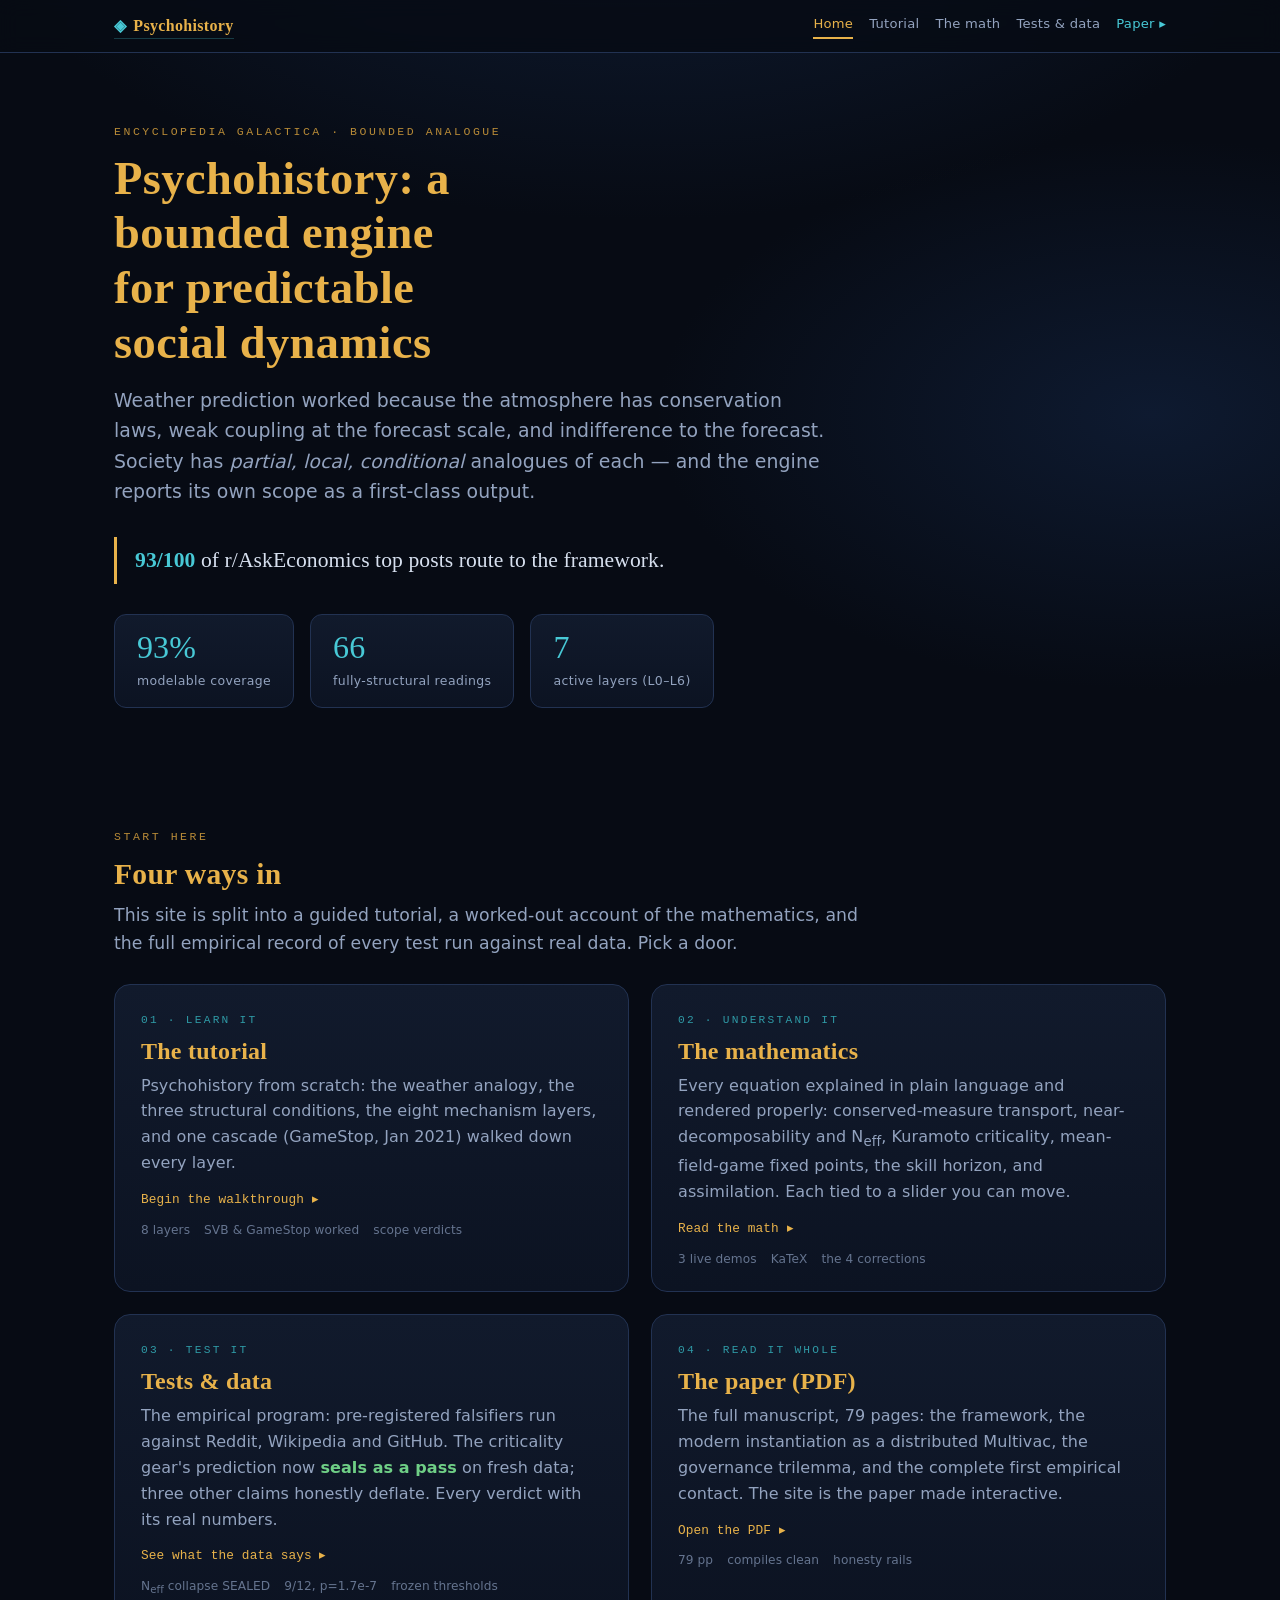
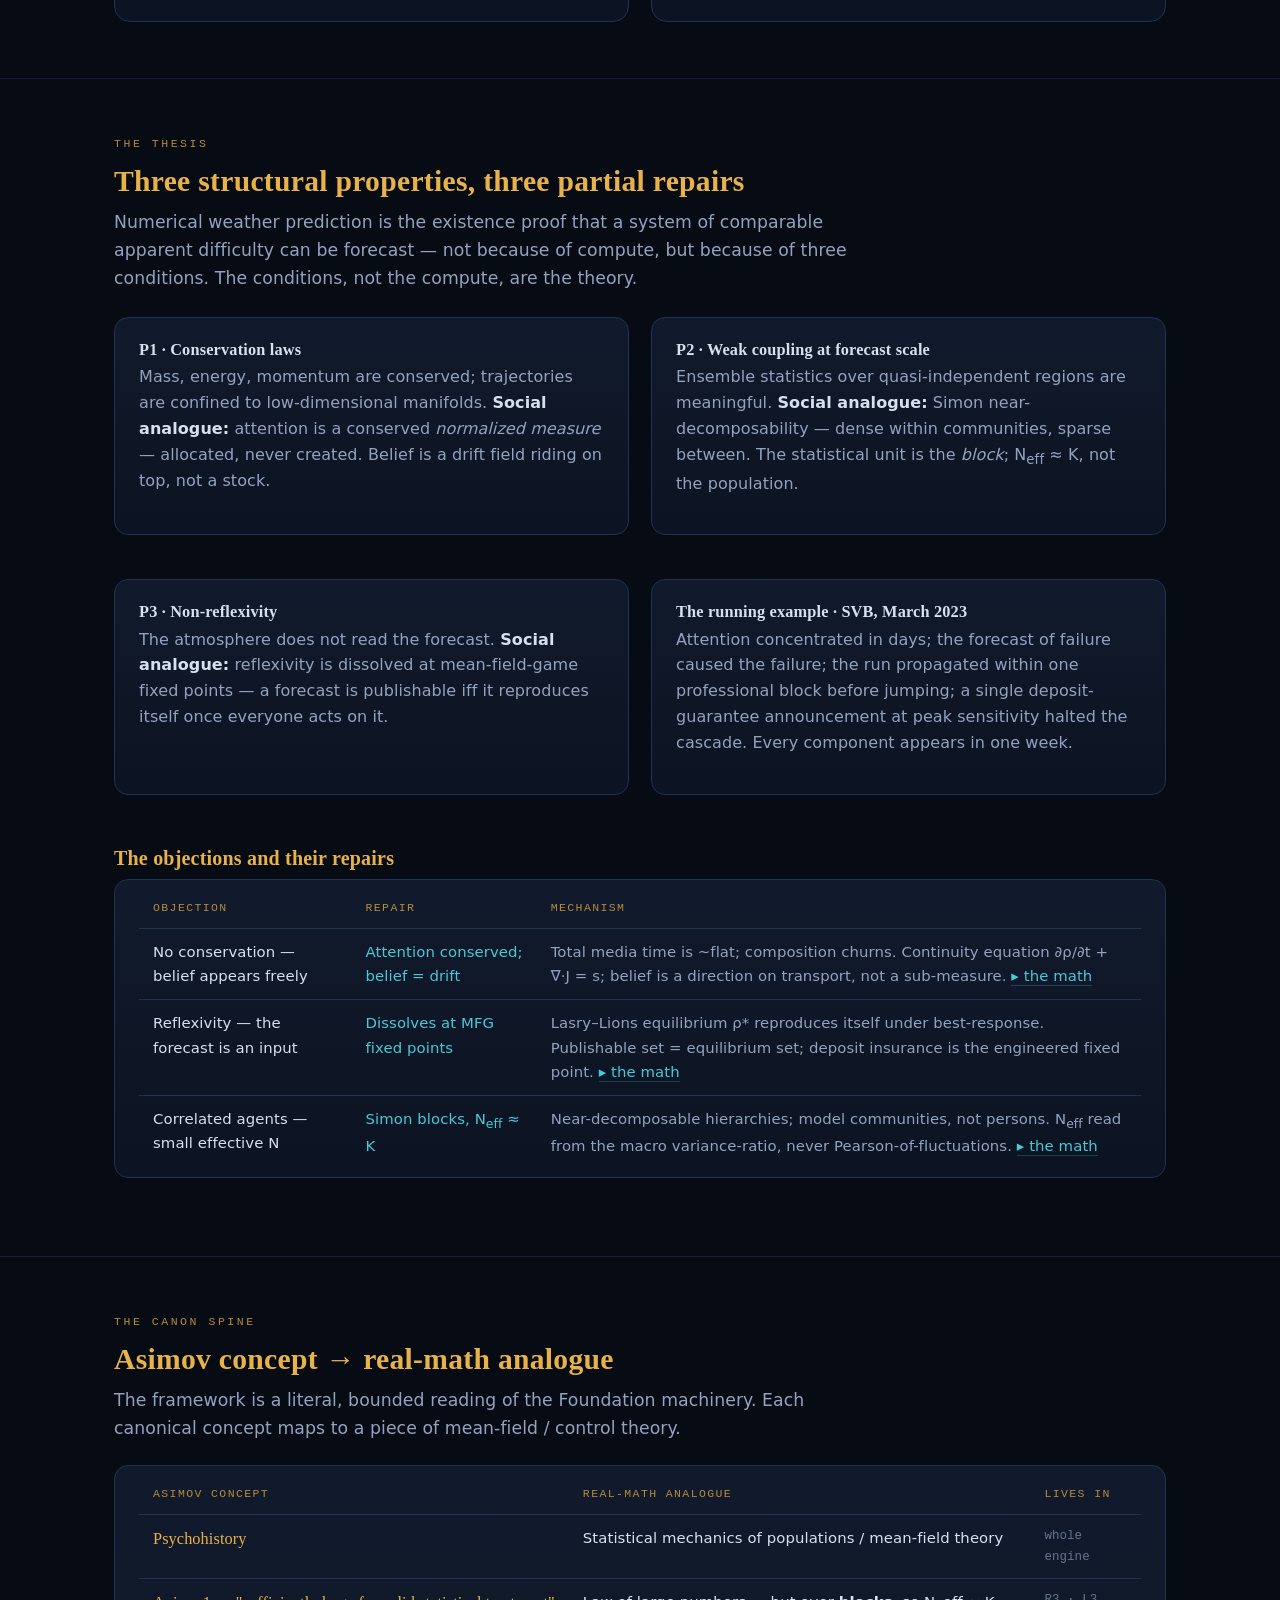
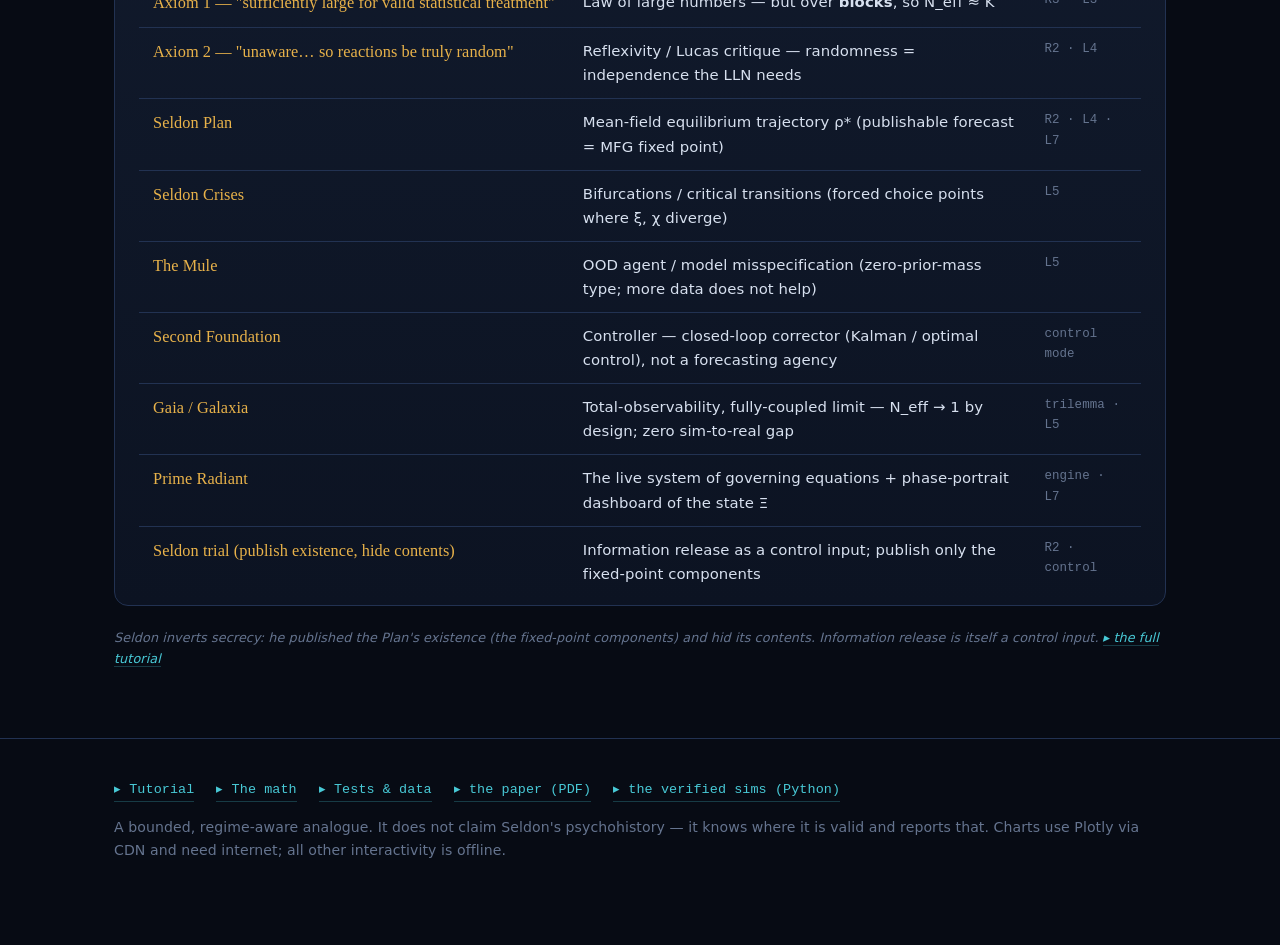
==== site/index.html @ aaff9234 "Psychohistory v0.4: paper, verified engine, validation suite, multi-page site, skill Standalone repo" ====
<!DOCTYPE html>
<html lang="en">
<head>
<meta charset="utf-8" />
<meta name="viewport" content="width=device-width, initial-scale=1" />
<title>Psychohistory — a bounded engine for predictable social dynamics</title>
<link rel="stylesheet" href="styles.css" />
<!-- Plotly powers the live charts on the Math and Tests pages; the landing page
     is fully static. -->
</head>
<body>

<!-- ============ NAV (shared across pages) ============ -->
<nav class="topbar">
  <div class="wrap">
    <a class="brand" href="index.html"><span class="glyph">◈</span>Psychohistory</a>
    <span class="navlinks">
      <a href="index.html" class="active">Home</a>
      <a href="tutorial.html">Tutorial</a>
      <a href="math.html">The math</a>
      <a href="tests.html">Tests &amp; data</a>
      <a class="pdf" href="../psychohistory.pdf">Paper ▸</a>
    </span>
  </div>
</nav>

<!-- ============ HERO ============ -->
<header class="hero">
  <div class="wrap">
    <div class="eyebrow">Encyclopedia Galactica · bounded analogue</div>
    <h1>Psychohistory: a bounded engine for predictable social dynamics</h1>
    <p class="thesis">Weather prediction worked because the atmosphere has conservation laws, weak coupling at the forecast scale, and indifference to the forecast. Society has <em>partial, local, conditional</em> analogues of each — and the engine reports its own scope as a first-class output.</p>
    <div class="headline-stat" id="headlineStat"><!-- filled from data --></div>
    <div class="chips-row" id="heroChips"><!-- filled from data --></div>
  </div>
</header>

<!-- ============ NAVIGATION HUB ============ -->
<section id="hub">
  <div class="wrap">
    <div class="eyebrow">Start here</div>
    <h2>Four ways in</h2>
    <p class="lead">This site is split into a guided tutorial, a worked-out account of the mathematics, and the full empirical record of every test run against real data. Pick a door.</p>

    <div class="hub-grid">
      <a class="hub-card" href="tutorial.html">
        <div class="hub-eyebrow">01 · Learn it</div>
        <h3>The tutorial</h3>
        <p>Psychohistory from scratch: the weather analogy, the three structural conditions, the eight mechanism layers, and one cascade (GameStop, Jan 2021) walked down every layer.</p>
        <div class="hub-go">Begin the walkthrough ▸</div>
        <div class="hub-meta"><span>8 layers</span><span>SVB &amp; GameStop worked</span><span>scope verdicts</span></div>
      </a>
      <a class="hub-card" href="math.html">
        <div class="hub-eyebrow">02 · Understand it</div>
        <h3>The mathematics</h3>
        <p>Every equation explained in plain language and rendered properly: conserved-measure transport, near-decomposability and N<sub>eff</sub>, Kuramoto criticality, mean-field-game fixed points, the skill horizon, and assimilation. Each tied to a slider you can move.</p>
        <div class="hub-go">Read the math ▸</div>
        <div class="hub-meta"><span>3 live demos</span><span>KaTeX</span><span>the 4 corrections</span></div>
      </a>
      <a class="hub-card" href="tests.html">
        <div class="hub-eyebrow">03 · Test it</div>
        <h3>Tests &amp; data</h3>
        <p>The empirical program: pre-registered falsifiers run against Reddit, Wikipedia and GitHub. The criticality gear's prediction now <b style="color:var(--green)">seals as a pass</b> on fresh data; three other claims honestly deflate. Every verdict with its real numbers.</p>
        <div class="hub-go">See what the data says ▸</div>
        <div class="hub-meta"><span>N<sub>eff</sub> collapse SEALED</span><span>9/12, p=1.7e-7</span><span>frozen thresholds</span></div>
      </a>
      <a class="hub-card" href="../psychohistory.pdf">
        <div class="hub-eyebrow">04 · Read it whole</div>
        <h3>The paper (PDF)</h3>
        <p>The full manuscript, 79 pages: the framework, the modern instantiation as a distributed Multivac, the governance trilemma, and the complete first empirical contact. The site is the paper made interactive.</p>
        <div class="hub-go">Open the PDF ▸</div>
        <div class="hub-meta"><span>79 pp</span><span>compiles clean</span><span>honesty rails</span></div>
      </a>
    </div>
  </div>
</section>

<!-- ============ THESIS ============ -->
<section id="thesis">
  <div class="wrap">
    <div class="eyebrow">The thesis</div>
    <h2>Three structural properties, three partial repairs</h2>
    <p class="lead">Numerical weather prediction is the existence proof that a system of comparable apparent difficulty can be forecast — not because of compute, but because of three conditions. The conditions, not the compute, are the theory.</p>

    <div class="grid-2" style="margin-top:24px">
      <div class="card">
        <h4>P1 · Conservation laws</h4>
        <p class="dim">Mass, energy, momentum are conserved; trajectories are confined to low-dimensional manifolds. <b style="color:var(--ink)">Social analogue:</b> attention is a conserved <em>normalized measure</em> — allocated, never created. Belief is a drift field riding on top, not a stock.</p>
      </div>
      <div class="card">
        <h4>P2 · Weak coupling at forecast scale</h4>
        <p class="dim">Ensemble statistics over quasi-independent regions are meaningful. <b style="color:var(--ink)">Social analogue:</b> Simon near-decomposability — dense within communities, sparse between. The statistical unit is the <em>block</em>; N<sub>eff</sub> ≈ K, not the population.</p>
      </div>
      <div class="card">
        <h4>P3 · Non-reflexivity</h4>
        <p class="dim">The atmosphere does not read the forecast. <b style="color:var(--ink)">Social analogue:</b> reflexivity is dissolved at mean-field-game fixed points — a forecast is publishable iff it reproduces itself once everyone acts on it.</p>
      </div>
      <div class="card">
        <h4>The running example · SVB, March 2023</h4>
        <p class="dim">Attention concentrated in days; the forecast of failure caused the failure; the run propagated within one professional block before jumping; a single deposit-guarantee announcement at peak sensitivity halted the cascade. Every component appears in one week.</p>
      </div>
    </div>

    <h3 style="margin-top:30px">The objections and their repairs</h3>
    <div class="card" style="padding-top:8px;padding-bottom:8px">
      <table class="objtable">
        <thead><tr><th>Objection</th><th>Repair</th><th>Mechanism</th></tr></thead>
        <tbody>
          <tr>
            <td>No conservation — belief appears freely</td>
            <td>Attention conserved; belief = drift</td>
            <td class="dim">Total media time is ~flat; composition churns. Continuity equation ∂ρ/∂t + ∇·J = s; belief is a direction on transport, not a sub-measure. <a href="math.html#conservation">▸ the math</a></td>
          </tr>
          <tr>
            <td>Reflexivity — the forecast is an input</td>
            <td>Dissolves at MFG fixed points</td>
            <td class="dim">Lasry–Lions equilibrium ρ* reproduces itself under best-response. Publishable set = equilibrium set; deposit insurance is the engineered fixed point. <a href="math.html#reflexivity">▸ the math</a></td>
          </tr>
          <tr>
            <td>Correlated agents — small effective N</td>
            <td>Simon blocks, N<sub>eff</sub> ≈ K</td>
            <td class="dim">Near-decomposable hierarchies; model communities, not persons. N<sub>eff</sub> read from the macro variance-ratio, never Pearson-of-fluctuations. <a href="math.html#neff">▸ the math</a></td>
          </tr>
        </tbody>
      </table>
    </div>
  </div>
</section>

<!-- ============ CANON ============ -->
<section id="canon">
  <div class="wrap">
    <div class="eyebrow">The canon spine</div>
    <h2>Asimov concept → real-math analogue</h2>
    <p class="lead">The framework is a literal, bounded reading of the Foundation machinery. Each canonical concept maps to a piece of mean-field / control theory.</p>
    <div class="card" style="margin-top:22px;padding-top:8px;padding-bottom:8px">
      <table class="maptable">
        <thead><tr><th>Asimov concept</th><th>Real-math analogue</th><th>Lives in</th></tr></thead>
        <tbody id="canonBody"><!-- filled from app.js --></tbody>
      </table>
    </div>
    <p class="note">Seldon inverts secrecy: he published the Plan's <em>existence</em> (the fixed-point components) and hid its contents. Information release is itself a control input. <a href="tutorial.html">▸ the full tutorial</a></p>
  </div>
</section>

<footer>
  <div class="wrap">
    <div class="provlinks">
      <a href="tutorial.html">▸ Tutorial</a>
      <a href="math.html">▸ The math</a>
      <a href="tests.html">▸ Tests &amp; data</a>
      <a href="../psychohistory.pdf">▸ the paper (PDF)</a>
      <a href="../sims_v2.py">▸ the verified sims (Python)</a>
    </div>
    <p class="faint">A bounded, regime-aware analogue. It does not claim Seldon's psychohistory — it knows where it is valid and reports that. Charts use Plotly via CDN and need internet; all other interactivity is offline.</p>
  </div>
</footer>

<script src="data.js"></script>
<script src="app.js"></script>
</body>
</html>
---- site/styles.css ----
/* Psychohistory — Foundation / Encyclopedia Galactica aesthetic
   deep navy/near-black bg, amber/gold headings, cyan live-data. */

:root {
  --bg:        #070b14;
  --bg-2:      #0c1322;
  --panel:     #111a2c;
  --panel-2:   #16223a;
  --border:    #223252;
  --border-2:  #2f4567;
  --ink:       #d7e0ef;
  --ink-dim:   #93a3bf;
  --ink-faint: #65748f;
  --gold:      #e8b24a;
  --gold-dim:  #b78a37;
  --cyan:      #48c9d6;
  --cyan-dim:  #2f9aa6;
  --green:     #6fcf86;
  --amber-warn:#e8a14a;
  --red:       #e86a5a;
  --violet:    #b08be0;
  --serif: "Iowan Old Style", "Palatino Linotype", Palatino, "Hoefler Text", Georgia, "Times New Roman", serif;
  --sans: "Inter", system-ui, -apple-system, "Segoe UI", Roboto, Helvetica, Arial, sans-serif;
  --mono: "JetBrains Mono", "SFMono-Regular", Consolas, "Liberation Mono", Menlo, monospace;
  --maxw: 1100px;
}

* { box-sizing: border-box; }

html { scroll-behavior: smooth; }

body {
  margin: 0;
  background:
    radial-gradient(1200px 700px at 50% -200px, #11203a 0%, rgba(17,32,58,0) 60%),
    radial-gradient(900px 500px at 90% 10%, #0e1a30 0%, rgba(14,26,48,0) 55%),
    var(--bg);
  color: var(--ink);
  font-family: var(--sans);
  font-size: 16px;
  line-height: 1.62;
  letter-spacing: 0.005em;
  -webkit-font-smoothing: antialiased;
}

.wrap { max-width: var(--maxw); margin: 0 auto; padding: 0 24px; }

h1, h2, h3, h4 { font-family: var(--serif); color: var(--gold); font-weight: 600; line-height: 1.18; letter-spacing: 0.01em; }
h2 { font-size: 1.85rem; margin: 0 0 .35em; }
h3 { font-size: 1.25rem; color: var(--gold); margin: 0 0 .4em; }
h4 { font-size: 1.02rem; color: var(--ink); margin: 0 0 .3em; }

a { color: var(--cyan); text-decoration: none; border-bottom: 1px solid rgba(72,201,214,0.25); transition: border-color .15s, color .15s; }
a:hover { color: #6fe0ec; border-color: var(--cyan); }

p { margin: 0 0 1em; color: var(--ink); }
.dim { color: var(--ink-dim); }
.faint { color: var(--ink-faint); }
code, .mono { font-family: var(--mono); font-size: 0.88em; color: var(--cyan); }

/* ---- section scaffolding ---- */
section { padding: 56px 0; border-top: 1px solid rgba(34,50,82,0.55); }
section:first-of-type { border-top: none; }
.eyebrow {
  font-family: var(--mono); font-size: 0.72rem; letter-spacing: 0.22em;
  text-transform: uppercase; color: var(--gold-dim); margin-bottom: 10px;
}
.lead { font-size: 1.08rem; color: var(--ink-dim); max-width: 760px; }

/* ---- nav ---- */
.topbar {
  position: sticky; top: 0; z-index: 50;
  background: rgba(7,11,20,0.82); backdrop-filter: blur(10px);
  border-bottom: 1px solid var(--border);
}
.topbar .wrap { display: flex; align-items: center; gap: 22px; height: 52px; }
.brand { font-family: var(--serif); color: var(--gold); font-weight: 600; letter-spacing: .02em; }
.brand .glyph { color: var(--cyan); margin-right: 7px; }
.navlinks { display: flex; gap: 16px; margin-left: auto; flex-wrap: wrap; }
.navlinks a { font-size: .82rem; color: var(--ink-dim); border: none; letter-spacing: .02em; }
.navlinks a:hover { color: var(--gold); }
@media (max-width: 720px){ .navlinks { display:none; } }

/* ---- hero ---- */
.hero { padding-top: 70px; padding-bottom: 64px; }
.hero h1 { font-size: 2.9rem; margin: 0 0 .3em; max-width: 16ch; }
.hero .thesis { font-size: 1.18rem; color: var(--ink-dim); max-width: 720px; margin-bottom: 30px; }
.headline-stat {
  font-family: var(--serif); font-size: 1.35rem; color: var(--ink);
  border-left: 3px solid var(--gold); padding: 6px 0 6px 18px; margin: 22px 0 30px; max-width: 760px;
}
.headline-stat b { color: var(--cyan); font-weight: 600; }

.chips-row { display: flex; gap: 16px; flex-wrap: wrap; }
.statchip {
  background: linear-gradient(180deg, var(--panel) 0%, var(--bg-2) 100%);
  border: 1px solid var(--border); border-radius: 12px;
  padding: 16px 22px; min-width: 150px;
}
.statchip .num { font-family: var(--serif); font-size: 2rem; color: var(--cyan); line-height: 1; }
.statchip .lbl { font-size: .78rem; color: var(--ink-dim); margin-top: 8px; letter-spacing: .03em; }

/* ---- generic panel / card ---- */
.card {
  background: linear-gradient(180deg, var(--panel) 0%, var(--bg-2) 100%);
  border: 1px solid var(--border); border-radius: 14px;
  padding: 22px 24px; margin-bottom: 22px;
}
.grid-2 { display:grid; grid-template-columns: 1fr 1fr; gap: 22px; }
@media (max-width: 820px){ .grid-2 { grid-template-columns: 1fr; } }

/* ---- tables ---- */
table { width: 100%; border-collapse: collapse; font-size: 0.93rem; }
th, td { text-align: left; padding: 11px 14px; border-bottom: 1px solid var(--border); vertical-align: top; }
th { color: var(--gold-dim); font-family: var(--mono); font-size: .72rem; letter-spacing: .12em; text-transform: uppercase; font-weight: 500; }
tr:last-child td { border-bottom: none; }
.maptable td:first-child { color: var(--gold); font-family: var(--serif); font-size: 1.02rem; white-space: nowrap; }
.maptable td:last-child { color: var(--ink-faint); font-family: var(--mono); font-size: .78rem; }
.objtable td:first-child { color: var(--ink); }
.objtable td:nth-child(2){ color: var(--cyan); }

/* ---- demos ---- */
.demo-card { margin-bottom: 26px; }
.demo-head { display:flex; align-items:baseline; gap:12px; flex-wrap:wrap; margin-bottom: 4px; }
.demo-tag { font-family: var(--mono); font-size:.7rem; color: var(--gold-dim); letter-spacing:.16em; }
.chart { width: 100%; height: 340px; }
.chart.tall { height: 380px; }
.controls { display:flex; flex-wrap:wrap; gap: 20px 30px; margin: 16px 0 6px; align-items:flex-end; }
.ctrl { display:flex; flex-direction:column; gap:6px; min-width: 220px; flex:1; }
.ctrl label { font-size:.82rem; color: var(--ink-dim); display:flex; justify-content:space-between; gap:10px; }
.ctrl label b { color: var(--cyan); font-family: var(--mono); }
input[type=range] { -webkit-appearance:none; appearance:none; width:100%; height:4px; border-radius:3px; background: var(--border); outline:none; }
input[type=range]::-webkit-slider-thumb { -webkit-appearance:none; width:16px; height:16px; border-radius:50%; background: var(--gold); cursor:pointer; border: 2px solid #2a2110; box-shadow: 0 0 0 3px rgba(232,178,74,0.12); }
input[type=range]::-moz-range-thumb { width:16px; height:16px; border-radius:50%; background: var(--gold); cursor:pointer; border:2px solid #2a2110; }

.readouts { display:flex; flex-wrap:wrap; gap: 12px; margin: 14px 0; }
.readout { background: var(--bg); border:1px solid var(--border); border-radius:9px; padding: 9px 14px; min-width: 120px; }
.readout .k { font-size:.68rem; color: var(--ink-faint); letter-spacing:.08em; text-transform:uppercase; }
.readout .v { font-family: var(--mono); font-size:1.1rem; color: var(--cyan); margin-top:2px; }
.readout.pinned .v { color: var(--green); }

.verdict {
  border-radius: 10px; padding: 12px 16px; font-size: .96rem; margin-top: 8px;
  border:1px solid var(--border); background: var(--panel-2); color: var(--ink);
}
.verdict b { font-family: var(--serif); }
.verdict.good   { border-color: rgba(111,207,134,.5); background: rgba(111,207,134,.08); }
.verdict.warn   { border-color: rgba(232,161,74,.5);  background: rgba(232,161,74,.08); }
.verdict.crit   { border-color: rgba(232,106,90,.5);  background: rgba(232,106,90,.10); }
.verdict.info   { border-color: rgba(72,201,214,.4);  background: rgba(72,201,214,.07); }

/* ---- layer chips ---- */
.lchip { display:inline-block; font-family: var(--mono); font-size:.7rem; padding: 2px 7px; border-radius: 5px; margin: 2px 3px 2px 0; border:1px solid var(--border); color: var(--ink-dim); background: var(--bg); }
.lchip.L0{ color:#d9b3ff; border-color:#5a4480; }
.lchip.L1{ color:#9fd9ff; border-color:#3a5e80; }
.lchip.L2{ color:#ffd98a; border-color:#80672f; }
.lchip.L3{ color:#9fe8c0; border-color:#356b53; }
.lchip.L4{ color:#ffb4d9; border-color:#80456a; }
.lchip.L5{ color:#ff9b8a; border-color:#80453c; }
.lchip.L6{ color:#8ad6e0; border-color:#356b75; }
.lchip.L7{ color:#e8b24a; border-color:#80672f; }

/* ---- scope verdict pills ---- */
.scope { display:inline-block; font-family: var(--mono); font-size:.7rem; padding: 3px 9px; border-radius: 20px; letter-spacing:.05em; white-space:nowrap; }
.scope.MODELED               { color:#6fcf86; background: rgba(111,207,134,.12); border:1px solid rgba(111,207,134,.4); }
.scope.PARTIAL               { color:#48c9d6; background: rgba(72,201,214,.12);  border:1px solid rgba(72,201,214,.4); }
.scope.NEEDS-DATA            { color:#e8b24a; background: rgba(232,178,74,.12);  border:1px solid rgba(232,178,74,.4); }
.scope.NORMATIVE-AS-VALENCE  { color:#b08be0; background: rgba(176,139,224,.12); border:1px solid rgba(176,139,224,.4); }
.scope.TAUTOLOGY             { color:#93a3bf; background: rgba(147,163,191,.10); border:1px solid rgba(147,163,191,.35); }

/* ---- scenario panel ---- */
.phase-banner {
  font-family: var(--serif); font-weight: 600; font-size: 1.3rem;
  border-radius: 12px; padding: 14px 20px; margin: 4px 0 8px;
  border: 1px solid var(--border); background: var(--panel-2);
  letter-spacing: .01em; transition: background .2s, border-color .2s, color .2s;
}
.phase-banner .phase-sub { display:block; font-family: var(--sans); font-weight:400; font-size:.86rem; color: var(--ink-dim); margin-top:4px; letter-spacing:0; }
.phase-banner.worldcup   { color:#9fe8c0; border-color: rgba(111,207,134,.55); background: rgba(111,207,134,.10); }
.phase-banner.transition { color:#ffd98a; border-color: rgba(232,161,74,.55);  background: rgba(232,161,74,.10); }
.phase-banner.pluribus   { color:#ff9b8a; border-color: rgba(232,106,90,.6);   background: rgba(232,106,90,.13); }
.phase-note { font-size:.86rem; color: var(--ink-faint); font-style: italic; border-left: 2px solid var(--gold-dim); padding-left:12px; margin: 0 0 16px; }

.ood-block { margin-top: 18px; border-top: 1px solid var(--border); padding-top: 16px; }
.ood-head { display:flex; gap:16px; align-items:center; flex-wrap:wrap; margin-bottom: 8px; }
.ood-head .btn { margin-top: 0; }
.ood-cap { font-size:.86rem; color: var(--ink-dim); flex:1; min-width: 240px; }
#chartShock { height: 280px; }
.ood-readout { font-size:.9rem; color: var(--ink-dim); margin-top: 6px; font-family: var(--mono); }
.ood-readout b { color: var(--cyan); }
.honesty-caption { margin-top: 18px; font-size:.9rem; line-height:1.55; }
.honesty-caption b { color: var(--gold); }

/* ---- concepts section ---- */
.concept-legend { display:flex; flex-wrap:wrap; gap:10px 18px; margin: 18px 0 26px; }
.cbadge { font-family: var(--mono); font-size:.68rem; letter-spacing:.04em; padding:3px 9px; border-radius:6px; border:1px solid var(--border); color: var(--ink-dim); white-space:nowrap; }
.cbadge.live     { color: var(--cyan);   border-color: rgba(72,201,214,.45);  background: rgba(72,201,214,.08); }
.cbadge.figure   { color: var(--gold);   border-color: rgba(232,178,74,.45);  background: rgba(232,178,74,.07); }
.cbadge.schematic{ color: var(--violet); border-color: rgba(176,139,224,.45);  background: rgba(176,139,224,.08); }
.cbadge.honest   { color: var(--green);  border-color: rgba(111,207,134,.4);   background: rgba(111,207,134,.06); }

.concept-grid { display:grid; grid-template-columns: 1fr 1fr; gap: 22px; }
@media (max-width: 860px){ .concept-grid { grid-template-columns: 1fr; } }

.card.concept { margin-bottom: 0; display:flex; flex-direction:column; }
.card.concept.wide { grid-column: 1 / -1; }
.concept-head { display:flex; align-items:center; gap:10px; margin-bottom: 6px; }
.concept-head .cnum { font-family: var(--mono); font-size:.92rem; color: var(--gold-dim); letter-spacing:.08em; }
.card.concept h3 { margin-bottom:.5em; }
.card.concept > p.dim { font-size:.95rem; }

.concept-demo { margin: 6px 0 10px; }
.concept-demo .ctrl { min-width:0; margin-bottom: 10px; }
.concept-demo .readouts { margin: 4px 0 0; }

.concept-fig { margin: 8px 0 10px; }
.concept-fig img { width:100%; border-radius:10px; border:1px solid var(--border); background: var(--bg); display:block; }
.concept-fig figcaption { font-size:.8rem; color: var(--ink-faint); margin-top:8px; line-height:1.45; }
.concept-fig-row { display:grid; grid-template-columns: 1fr 1fr 1fr; gap:16px; margin: 8px 0 10px; }
@media (max-width: 860px){ .concept-fig-row { grid-template-columns: 1fr; } }

.honesty-rail { font-size:.84rem; color: var(--ink-dim); line-height:1.5; margin: auto 0 10px; padding: 10px 12px; border-radius:9px; border:1px solid rgba(111,207,134,.28); background: rgba(111,207,134,.05); border-left: 3px solid var(--green); }
.honesty-rail b { color: var(--green); font-family: var(--serif); }
.honesty-rail em { color: var(--ink); font-style: normal; border-bottom:1px dotted var(--ink-faint); }

.concept-link { font-family: var(--mono); font-size:.8rem; color: var(--cyan); border:none; align-self:flex-start; }
.concept-link:hover { color:#6fe0ec; }

/* concept schematics */
.concept-schematic { margin: 6px 0 10px; }
.flux-row { display:flex; flex-wrap:wrap; align-items:center; gap:10px; margin-bottom:10px; }
.flux-node { background: var(--bg); border:1px solid var(--border); border-radius:9px; padding:8px 12px; font-size:.86rem; color: var(--ink); flex:1; min-width: 120px; text-align:center; }
.flux-node small { color: var(--ink-faint); font-size:.72rem; }
.flux-node.carrier { border-color: rgba(72,201,214,.5); }
.flux-node.drift   { border-color: rgba(232,178,74,.5); }
.flux-node.valence { border-color: rgba(176,139,224,.5); }
.flux-arrow { font-family: var(--mono); font-size:.78rem; color: var(--gold-dim); white-space:nowrap; }
.flux-caption { font-size:.8rem; color: var(--ink-faint); font-style: italic; margin: 6px 0 0; line-height:1.45; }
.flux-caption em { color: var(--ink-dim); font-style: normal; }

.mini-table { width:100%; border-collapse:collapse; font-size:.84rem; }
.mini-table th { font-family: var(--mono); font-size:.64rem; letter-spacing:.1em; color: var(--gold-dim); text-transform:uppercase; padding:7px 10px; border-bottom:1px solid var(--border); }
.mini-table td { padding:7px 10px; border-bottom:1px solid var(--border); color: var(--ink-dim); vertical-align:top; }
.mini-table tr:last-child td { border-bottom:none; }
.mini-table td:first-child { color: var(--ink); }
.mini-table td.g { color: var(--green); } .mini-table td.w { color: var(--amber-warn); } .mini-table td.r { color: var(--red); }

.engine-flow { display:flex; flex-wrap:wrap; align-items:stretch; gap:8px; }
.estep { background: var(--bg); border:1px solid var(--border); border-radius:9px; padding:8px 11px; font-size:.8rem; color: var(--ink); flex:1; min-width: 130px; }
.estep small { display:block; color: var(--ink-faint); font-size:.7rem; margin-top:3px; }
.earrow { font-family: var(--mono); color: var(--gold-dim); align-self:center; font-size:.9rem; }
.earrow.ecycle { color: var(--cyan); width:100%; text-align:center; margin-top:4px; }

.trilemma { display:flex; flex-wrap:wrap; gap:10px; align-items:center; }
.tri-node { font-family: var(--serif); color: var(--gold); font-size:1rem; background: var(--bg); border:1px solid var(--border-2); border-radius:9px; padding:10px 16px; flex:1; min-width:120px; text-align:center; }

/* ---- coverage dashboard ---- */
.cov-caption { font-size:.92rem; color: var(--ink-dim); font-style: italic; border-left: 2px solid var(--gold-dim); padding-left:14px; margin-top:14px; }

/* ---- table filter controls ---- */
.filterbar { display:flex; flex-wrap:wrap; gap:14px; align-items:center; margin-bottom: 14px; }
.filterbar select, .filterbar input[type=text] {
  background: var(--bg); color: var(--ink); border:1px solid var(--border); border-radius:8px;
  padding: 8px 11px; font-family: var(--sans); font-size:.88rem; outline:none;
}
.filterbar input[type=text]{ min-width: 240px; flex:1; }
.filterbar select:focus, .filterbar input:focus { border-color: var(--cyan); }
.filtercount { font-family: var(--mono); font-size:.78rem; color: var(--ink-faint); margin-left:auto; }

#readingsTable td { font-size:.9rem; }
#readingsTable .r-rank { color: var(--ink-faint); font-family: var(--mono); width: 44px; }
#readingsTable .r-title { color: var(--ink); }
#readingsTable .r-score { font-family: var(--mono); color: var(--ink-dim); text-align:right; white-space:nowrap; }
#readingsTable tr.head-row { cursor: pointer; }
#readingsTable tr.head-row:hover td { background: rgba(72,201,214,0.04); }
#readingsTable .expander { color: var(--gold-dim); font-family: var(--mono); width: 22px; user-select:none; }
.detail-row td { background: var(--bg); }
.detail-box { padding: 4px 6px 8px; }
.detail-box .lab { font-family: var(--mono); font-size:.68rem; letter-spacing:.1em; color: var(--gold-dim); text-transform:uppercase; }
.detail-box p { margin: 3px 0 12px; font-size:.92rem; color: var(--ink-dim); }
.detail-box .mech { color: var(--ink); }

/* ---- classifier ---- */
textarea#classifyInput {
  width:100%; min-height: 96px; resize: vertical;
  background: var(--bg); color: var(--ink); border:1px solid var(--border); border-radius:10px;
  padding: 12px 14px; font-family: var(--sans); font-size:.98rem; line-height:1.5; outline:none;
}
textarea#classifyInput:focus { border-color: var(--cyan); }
.btn {
  background: linear-gradient(180deg,#e8b24a,#caa03f); color:#1a1407; border:none; border-radius:9px;
  padding: 10px 22px; font-family: var(--sans); font-weight:600; font-size:.92rem; cursor:pointer;
  letter-spacing:.02em; margin-top:12px; transition: filter .15s;
}
.btn:hover { filter: brightness(1.08); }
.btn.ghost { background: transparent; color: var(--ink-dim); border:1px solid var(--border); margin-left:8px; }
.classify-out { margin-top: 20px; }
.classify-out.hidden { display:none; }
.suggest-link { font-family: var(--mono); font-size:.84rem; }

/* ---- limits ---- */
.limits-list { list-style:none; padding:0; margin:0; }
.limits-list li { padding: 12px 0 12px 26px; border-bottom: 1px solid var(--border); position:relative; color: var(--ink-dim); }
.limits-list li:last-child { border-bottom:none; }
.limits-list li::before { content:"§"; position:absolute; left:0; top:12px; color: var(--gold-dim); font-family: var(--serif); }
.limits-list li b { color: var(--ink); font-family: var(--serif); }

footer { padding: 40px 0 70px; border-top: 1px solid var(--border); color: var(--ink-faint); font-size:.88rem; }
footer .provlinks { display:flex; gap: 22px; flex-wrap:wrap; margin-bottom: 14px; }
footer .provlinks a { font-family: var(--mono); font-size:.84rem; }

.note { font-size:.8rem; color: var(--ink-faint); font-style:italic; }
.offline-note { font-size:.78rem; color: var(--ink-faint); margin-top:6px; }

/* ---- index (concept reference map) ---- */
.idxtable td:first-child { color: var(--gold); font-family: var(--serif); font-size: .98rem; white-space: normal; width: 26%; }
.idxtable td:nth-child(2) { font-size: .88rem; }
.idxtable td:last-child { color: var(--cyan); font-family: var(--mono); font-size: .76rem; white-space: nowrap; width: 16%; }
.idxtable td:last-child a { font-family: var(--mono); }

/* ---- engine walkthrough ---- */
.engine-intro { margin-top: 24px; }
.engine-intro-grid { display:grid; grid-template-columns: 1fr 1fr; gap: 28px; }
@media (max-width: 820px){ .engine-intro-grid { grid-template-columns: 1fr; } }
.engine-intro-grid h4 { color: var(--gold); }
.engine-honestyrail {
  margin-top: 18px; border-radius: 10px; padding: 12px 16px;
  border:1px solid rgba(232,178,74,.35); background: rgba(232,178,74,.06); border-left: 3px solid var(--gold);
  font-size: .86rem; color: var(--ink-dim); line-height: 1.55;
  display:flex; flex-direction:column; gap:8px;
}
.ehr-tag { font-family: var(--mono); font-size: .68rem; letter-spacing:.16em; color: var(--gold); text-transform:uppercase; }
.ehr-real { color: var(--green); font-family: var(--mono); font-size: .8em; }
.ehr-ill  { color: var(--amber-warn); font-family: var(--mono); font-size: .8em; }

.engine-layers { display:flex; flex-direction:column; gap: 20px; margin-top: 26px; }
.card.engine-layer { margin-bottom: 0; }
.card.engine-layer.wide { border-color: var(--border-2); }
.el-head { display:flex; align-items:center; gap:12px; flex-wrap:wrap; margin-bottom: 8px; }
.el-head h3 { margin: 0; flex: 1; min-width: 200px; }
.el-badge {
  font-family: var(--mono); font-weight: 600; font-size: .82rem; letter-spacing:.06em;
  padding: 4px 10px; border-radius: 7px; border:1px solid var(--border-2);
  background: var(--bg); color: var(--ink); white-space: nowrap;
}
.el-badge.L0{ color:#d9b3ff; border-color:#5a4480; }
.el-badge.L1{ color:#9fd9ff; border-color:#3a5e80; }
.el-badge.L2{ color:#ffd98a; border-color:#80672f; }
.el-badge.L3{ color:#9fe8c0; border-color:#356b53; }
.el-badge.L4{ color:#ffb4d9; border-color:#80456a; }
.el-badge.L5{ color:#ff9b8a; border-color:#80453c; }
.el-badge.L6{ color:#8ad6e0; border-color:#356b75; }
.el-badge.L7{ color:var(--gold); border-color:#80672f; background: rgba(232,178,74,.08); }
.el-tag {
  font-family: var(--mono); font-size: .66rem; letter-spacing:.06em; padding: 4px 9px;
  border-radius: 6px; white-space: nowrap;
}
.el-tag.real { color: var(--green);     border:1px solid rgba(111,207,134,.45); background: rgba(111,207,134,.08); }
.el-tag.ill  { color: var(--amber-warn);border:1px solid rgba(232,161,74,.45);  background: rgba(232,161,74,.07); }
.el-contrib { font-size: .94rem; color: var(--ink-dim); margin-bottom: 12px; }
.el-contrib b { color: var(--ink); }
.el-body { margin: 8px 0 12px; }
.el-honest {
  font-size: .82rem; color: var(--ink-dim); line-height: 1.5; margin: 4px 0 0;
  padding: 10px 12px; border-radius: 9px;
  border:1px solid rgba(111,207,134,.24); background: rgba(111,207,134,.04); border-left: 3px solid var(--green);
}
.el-honest b { color: var(--green); }
.el-honest em { color: var(--ink); font-style: normal; }

.el-statrow { display:flex; flex-wrap:wrap; gap: 14px; margin-bottom: 12px; }
.el-stat {
  flex: 1; min-width: 180px; background: var(--bg); border:1px solid var(--border);
  border-radius: 10px; padding: 12px 16px;
}
.el-stat.warn { border-color: rgba(232,161,74,.4); background: rgba(232,161,74,.05); }
.el-statnum { font-family: var(--serif); font-size: 1.5rem; color: var(--cyan); line-height: 1.1; }
.el-stat.warn .el-statnum { color: var(--amber-warn); }
.el-statlbl { font-size: .78rem; color: var(--ink-dim); margin-top: 6px; line-height: 1.4; }

.el-resolutions { display:grid; grid-template-columns: 1fr 1fr 1fr; gap: 16px; margin-bottom: 16px; }
@media (max-width: 820px){ .el-resolutions { grid-template-columns: 1fr; } }
.el-res { background: var(--bg); border:1px solid var(--border); border-radius: 10px; padding: 14px 16px; }
.el-res.coarse { border-color: rgba(111,207,134,.4); }
.el-res.medium { border-color: rgba(232,161,74,.4); }
.el-res.fine   { border-color: rgba(232,106,90,.4); }
.el-reshd { font-family: var(--mono); font-size: .7rem; letter-spacing:.06em; color: var(--ink-faint); text-transform:uppercase; margin-bottom: 8px; }
.el-resverdict { font-family: var(--serif); font-weight: 600; font-size: 1.02rem; margin-bottom: 8px; }
.el-resverdict.good { color: var(--green); }
.el-resverdict.warn { color: var(--amber-warn); }
.el-resverdict.crit { color: var(--red); }
.el-res p { font-size: .84rem; margin: 0; }
.el-bottomline {
  border-radius: 10px; padding: 14px 18px; font-size: .96rem; color: var(--ink);
  border:1px solid var(--border-2); background: var(--panel-2); line-height: 1.6;
}
.el-bottomline b:first-child { font-family: var(--serif); color: var(--gold); }

/* ============================================================
   MULTI-PAGE additions (Home / Tutorial / Math / Tests & Data)
   ============================================================ */

/* active nav state + a couple of accent links */
.navlinks a.active { color: var(--gold); border-bottom: 2px solid var(--gold); padding-bottom: 2px; }
.navlinks a.pdf { color: var(--cyan); }

/* sub-page hero (smaller than the landing hero) */
.page-hero { padding-top: 52px; padding-bottom: 30px; border-bottom: 1px solid var(--border); }
.page-hero h1 { font-size: 2.25rem; margin: 6px 0 .35em; max-width: 22ch; }
.page-hero .lead { font-size: 1.1rem; }
.crumb { font-family: var(--mono); font-size:.72rem; letter-spacing:.18em; text-transform:uppercase; color: var(--gold-dim); }
.crumb a { color: var(--gold-dim); border:none; }
.crumb a:hover { color: var(--gold); }

/* ---- the 4-pillar navigation hub on the landing page ---- */
.hub-grid { display:grid; grid-template-columns: repeat(2, 1fr); gap: 22px; margin-top: 26px; }
@media (max-width: 820px){ .hub-grid { grid-template-columns: 1fr; } }
a.hub-card {
  display:block; border:1px solid var(--border); border-radius:16px; padding: 26px 26px 22px;
  background: linear-gradient(180deg, var(--panel) 0%, var(--bg-2) 100%);
  color: var(--ink); transition: border-color .16s, transform .16s, box-shadow .16s;
}
a.hub-card:hover { border-color: var(--gold-dim); transform: translateY(-3px); box-shadow: 0 10px 30px rgba(0,0,0,.35); }
.hub-card .hub-eyebrow { font-family: var(--mono); font-size:.7rem; letter-spacing:.2em; text-transform:uppercase; color: var(--cyan-dim); }
.hub-card h3 { font-size: 1.5rem; margin: 8px 0 .3em; }
.hub-card p { color: var(--ink-dim); margin-bottom: 14px; }
.hub-card .hub-go { font-family: var(--mono); font-size:.8rem; color: var(--gold); }
.hub-card .hub-meta { font-size:.76rem; color: var(--ink-faint); margin-top:10px; display:flex; gap:14px; flex-wrap:wrap; }

/* ---- verdict cards (tests & data) ---- */
.verdict-card { border:1px solid var(--border); border-left-width:4px; border-radius:12px; padding: 20px 22px; margin-bottom: 22px;
  background: linear-gradient(180deg, var(--panel) 0%, var(--bg-2) 100%); }
.verdict-card.pass        { border-left-color: var(--green); }
.verdict-card.partial     { border-left-color: var(--amber-warn); }
.verdict-card.refuted     { border-left-color: var(--red); }
.verdict-card.contradicted{ border-left-color: var(--red); }
.verdict-card.supported   { border-left-color: var(--green); }
.verdict-card.mixed       { border-left-color: var(--violet); }
.verdict-head { display:flex; align-items:baseline; gap:14px; flex-wrap:wrap; margin-bottom:6px; }
.verdict-head h3 { margin:0; }
.vtest { font-family: var(--mono); font-size:.74rem; color: var(--gold-dim); letter-spacing:.1em; }
.vbadge { font-family: var(--mono); font-size:.7rem; font-weight:600; letter-spacing:.06em; padding: 3px 10px; border-radius: 999px; text-transform:uppercase; }
.vbadge.pass        { background: rgba(111,207,134,.14); color: var(--green); border:1px solid rgba(111,207,134,.4); }
.vbadge.partial     { background: rgba(232,161,74,.14);  color: var(--amber-warn); border:1px solid rgba(232,161,74,.4); }
.vbadge.refuted,
.vbadge.contradicted{ background: rgba(232,106,90,.14);  color: var(--red); border:1px solid rgba(232,106,90,.4); }
.vbadge.supported   { background: rgba(111,207,134,.14); color: var(--green); border:1px solid rgba(111,207,134,.4); }
.vbadge.mixed       { background: rgba(176,139,224,.14); color: var(--violet); border:1px solid rgba(176,139,224,.4); }

.statrow { display:flex; gap: 14px; flex-wrap:wrap; margin: 14px 0; }
.statbox { flex:1; min-width: 150px; border:1px solid var(--border); border-radius:10px; padding: 12px 14px; background: var(--panel-2); }
.statbox.warn { border-color: rgba(232,161,74,.4); }
.statbox.good { border-color: rgba(111,207,134,.4); }
.statbox .sb-num { font-family: var(--serif); font-size: 1.5rem; color: var(--cyan); line-height:1.1; }
.statbox.warn .sb-num { color: var(--amber-warn); }
.statbox.good .sb-num { color: var(--green); }
.statbox .sb-lbl { font-size:.76rem; color: var(--ink-dim); margin-top:6px; }

.testfig { margin: 14px 0 6px; border:1px solid var(--border); border-radius:10px; overflow:hidden; background:#0a0f1a; }
.testfig img { width:100%; display:block; }
.testfig figcaption { padding: 10px 14px; font-size:.82rem; color: var(--ink-dim); border-top:1px solid var(--border); }
.testhonest { font-size:.84rem; color: var(--ink-faint); border-top:1px dashed var(--border); padding-top:10px; margin-top:6px; }
.testhonest b { color: var(--ink-dim); }

/* ---- methodology rail ---- */
.method-rail { border:1px solid var(--border-2); border-radius:12px; background: var(--panel-2); padding: 18px 22px; margin: 18px 0 30px; }
.method-rail h4 { color: var(--gold); }
.method-rail ul { margin: 6px 0 0; padding-left: 1.1em; }
.method-rail li { color: var(--ink-dim); margin-bottom: 6px; }

/* ---- falsifier scorecard ---- */
.scorecard td:first-child { font-family: var(--mono); font-size:.8rem; color: var(--gold); white-space:nowrap; }
.scorecard .sc-pass        { color: var(--green); font-weight:600; }
.scorecard .sc-partial     { color: var(--amber-warn); font-weight:600; }
.scorecard .sc-refuted,
.scorecard .sc-contradicted{ color: var(--red); font-weight:600; }
.scorecard .sc-open        { color: var(--ink-faint); }

/* ---- math page (KaTeX) ---- */
.math-block { border:1px solid var(--border); border-radius:12px; padding: 18px 22px; margin: 18px 0;
  background: linear-gradient(180deg, var(--panel) 0%, var(--bg-2) 100%); }
.math-block h3 { margin-bottom:.3em; }
.math-eq { background: var(--panel-2); border:1px solid var(--border); border-radius:8px; padding: 14px 16px; margin: 12px 0; overflow-x:auto; }
.katex { color: var(--ink); font-size: 1.06em; }
.math-where { font-size:.86rem; color: var(--ink-dim); }
.math-where code { color: var(--cyan); }
.math-link { font-family: var(--mono); font-size:.8rem; }
.tag-correction { display:inline-block; font-family: var(--mono); font-size:.66rem; letter-spacing:.08em; text-transform:uppercase;
  color: var(--amber-warn); border:1px solid rgba(232,161,74,.4); border-radius:999px; padding:2px 9px; margin-left:8px; }

/* prevtables used on several pages */
.kv { display:grid; grid-template-columns: max-content 1fr; gap: 6px 18px; font-size:.9rem; margin: 8px 0; }
.kv dt { color: var(--gold-dim); font-family: var(--mono); font-size:.78rem; }
.kv dd { margin:0; color: var(--ink-dim); }
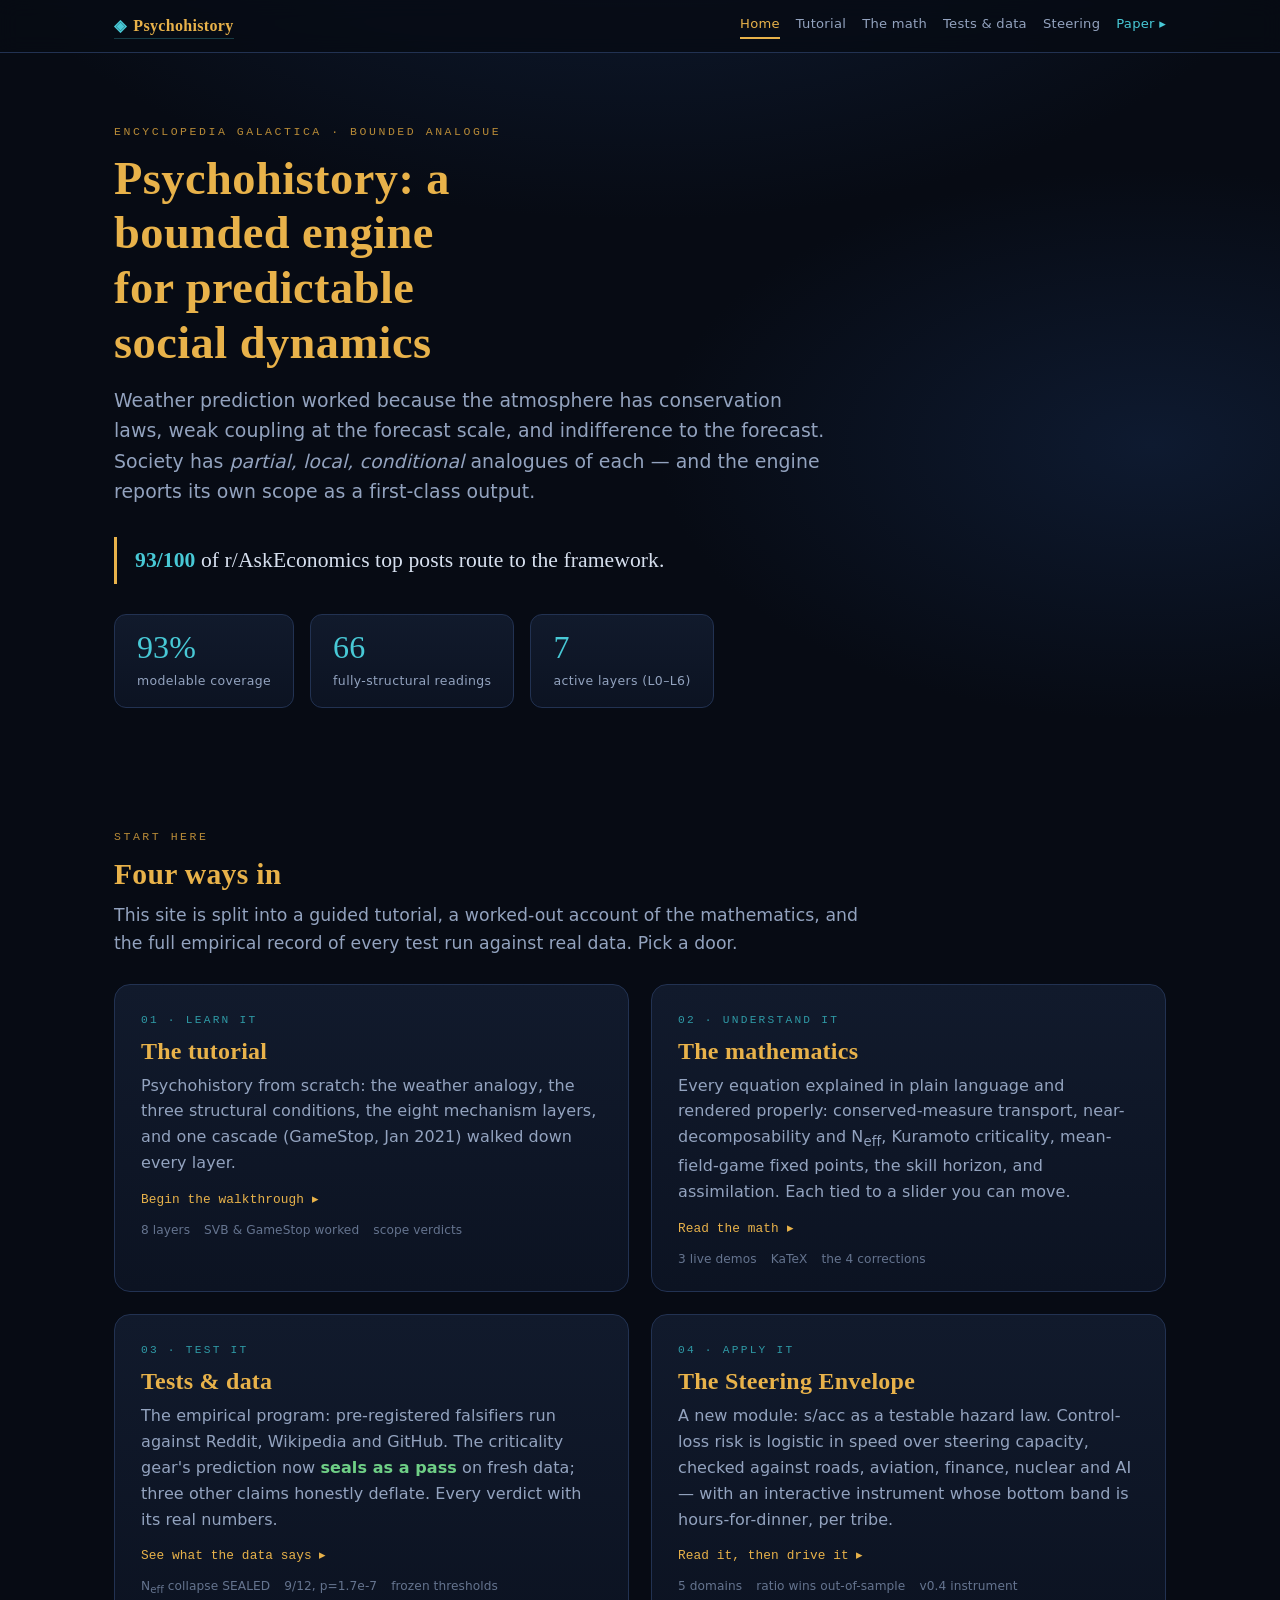
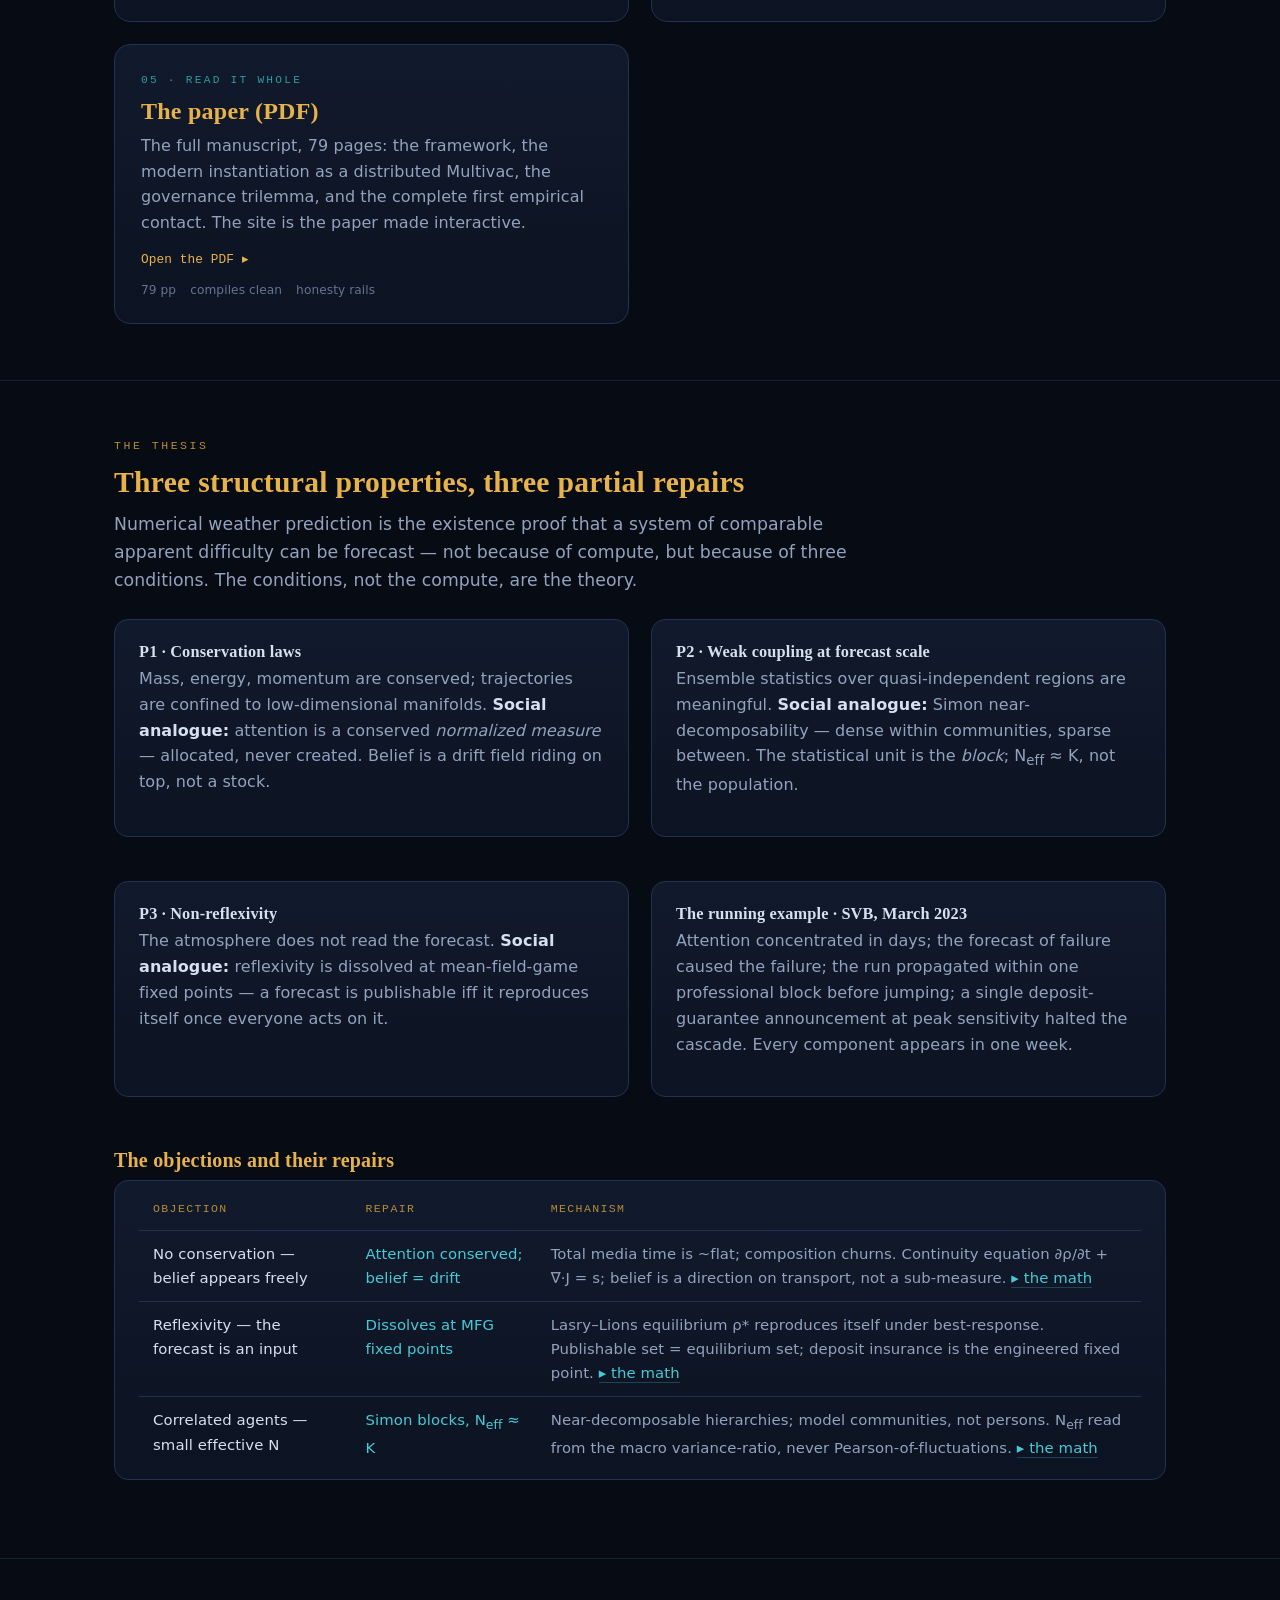
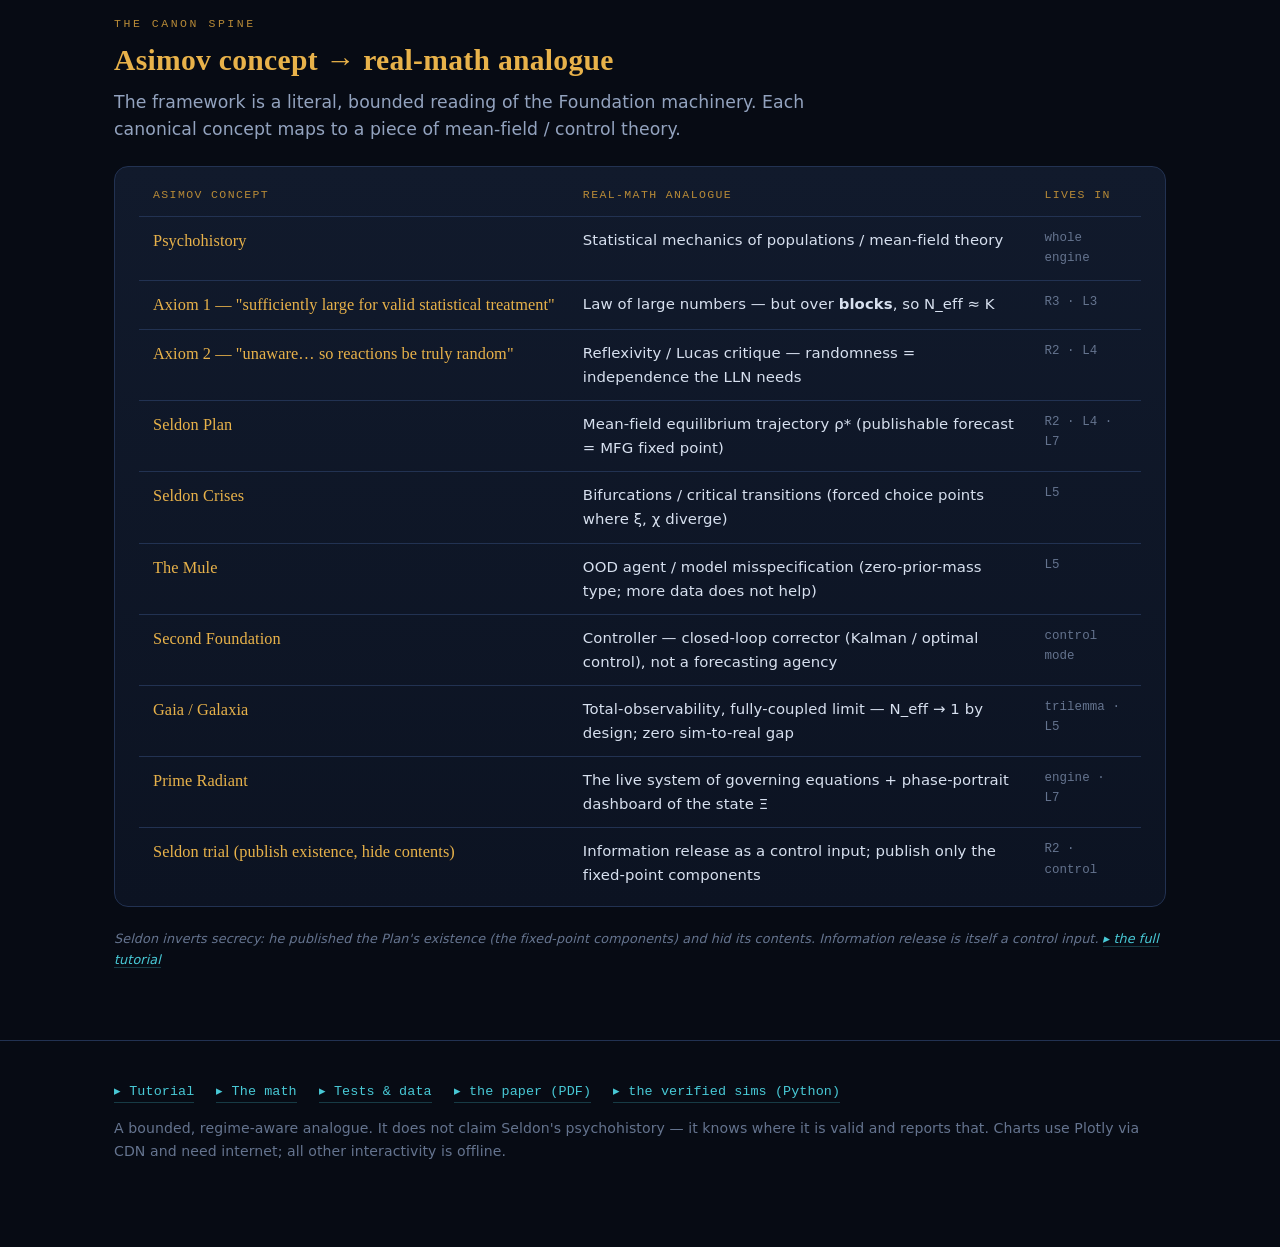
==== commit 52c620f4: "Add Steering Envelope module: s/acc hazard model, validation suite, essay + v0.4 instrument Python e" ====
--- a/site/index.html
+++ b/site/index.html
@@ -19,6 +19,7 @@
       <a href="tutorial.html">Tutorial</a>
       <a href="math.html">The math</a>
       <a href="tests.html">Tests &amp; data</a>
+      <a href="steering.html">Steering</a>
       <a class="pdf" href="../psychohistory.pdf">Paper ▸</a>
     </span>
   </div>
@@ -64,8 +65,15 @@
         <div class="hub-go">See what the data says ▸</div>
         <div class="hub-meta"><span>N<sub>eff</sub> collapse SEALED</span><span>9/12, p=1.7e-7</span><span>frozen thresholds</span></div>
       </a>
+      <a class="hub-card" href="steering.html">
+        <div class="hub-eyebrow">04 · Apply it</div>
+        <h3>The Steering Envelope</h3>
+        <p>A new module: s/acc as a testable hazard law. Control-loss risk is logistic in speed over steering capacity, checked against roads, aviation, finance, nuclear and AI — with an interactive instrument whose bottom band is hours-for-dinner, per tribe.</p>
+        <div class="hub-go">Read it, then drive it ▸</div>
+        <div class="hub-meta"><span>5 domains</span><span>ratio wins out-of-sample</span><span>v0.4 instrument</span></div>
+      </a>
       <a class="hub-card" href="../psychohistory.pdf">
-        <div class="hub-eyebrow">04 · Read it whole</div>
+        <div class="hub-eyebrow">05 · Read it whole</div>
         <h3>The paper (PDF)</h3>
         <p>The full manuscript, 79 pages: the framework, the modern instantiation as a distributed Multivac, the governance trilemma, and the complete first empirical contact. The site is the paper made interactive.</p>
         <div class="hub-go">Open the PDF ▸</div>
--- a/site/styles.css
+++ b/site/styles.css
@@ -475,6 +475,7 @@
 .scorecard .sc-refuted,
 .scorecard .sc-contradicted{ color: var(--red); font-weight:600; }
 .scorecard .sc-open        { color: var(--ink-faint); }
+.scorecard .sc-pending     { color: var(--violet); font-weight:600; }
 
 /* ---- math page (KaTeX) ---- */
 .math-block { border:1px solid var(--border); border-radius:12px; padding: 18px 22px; margin: 18px 0;
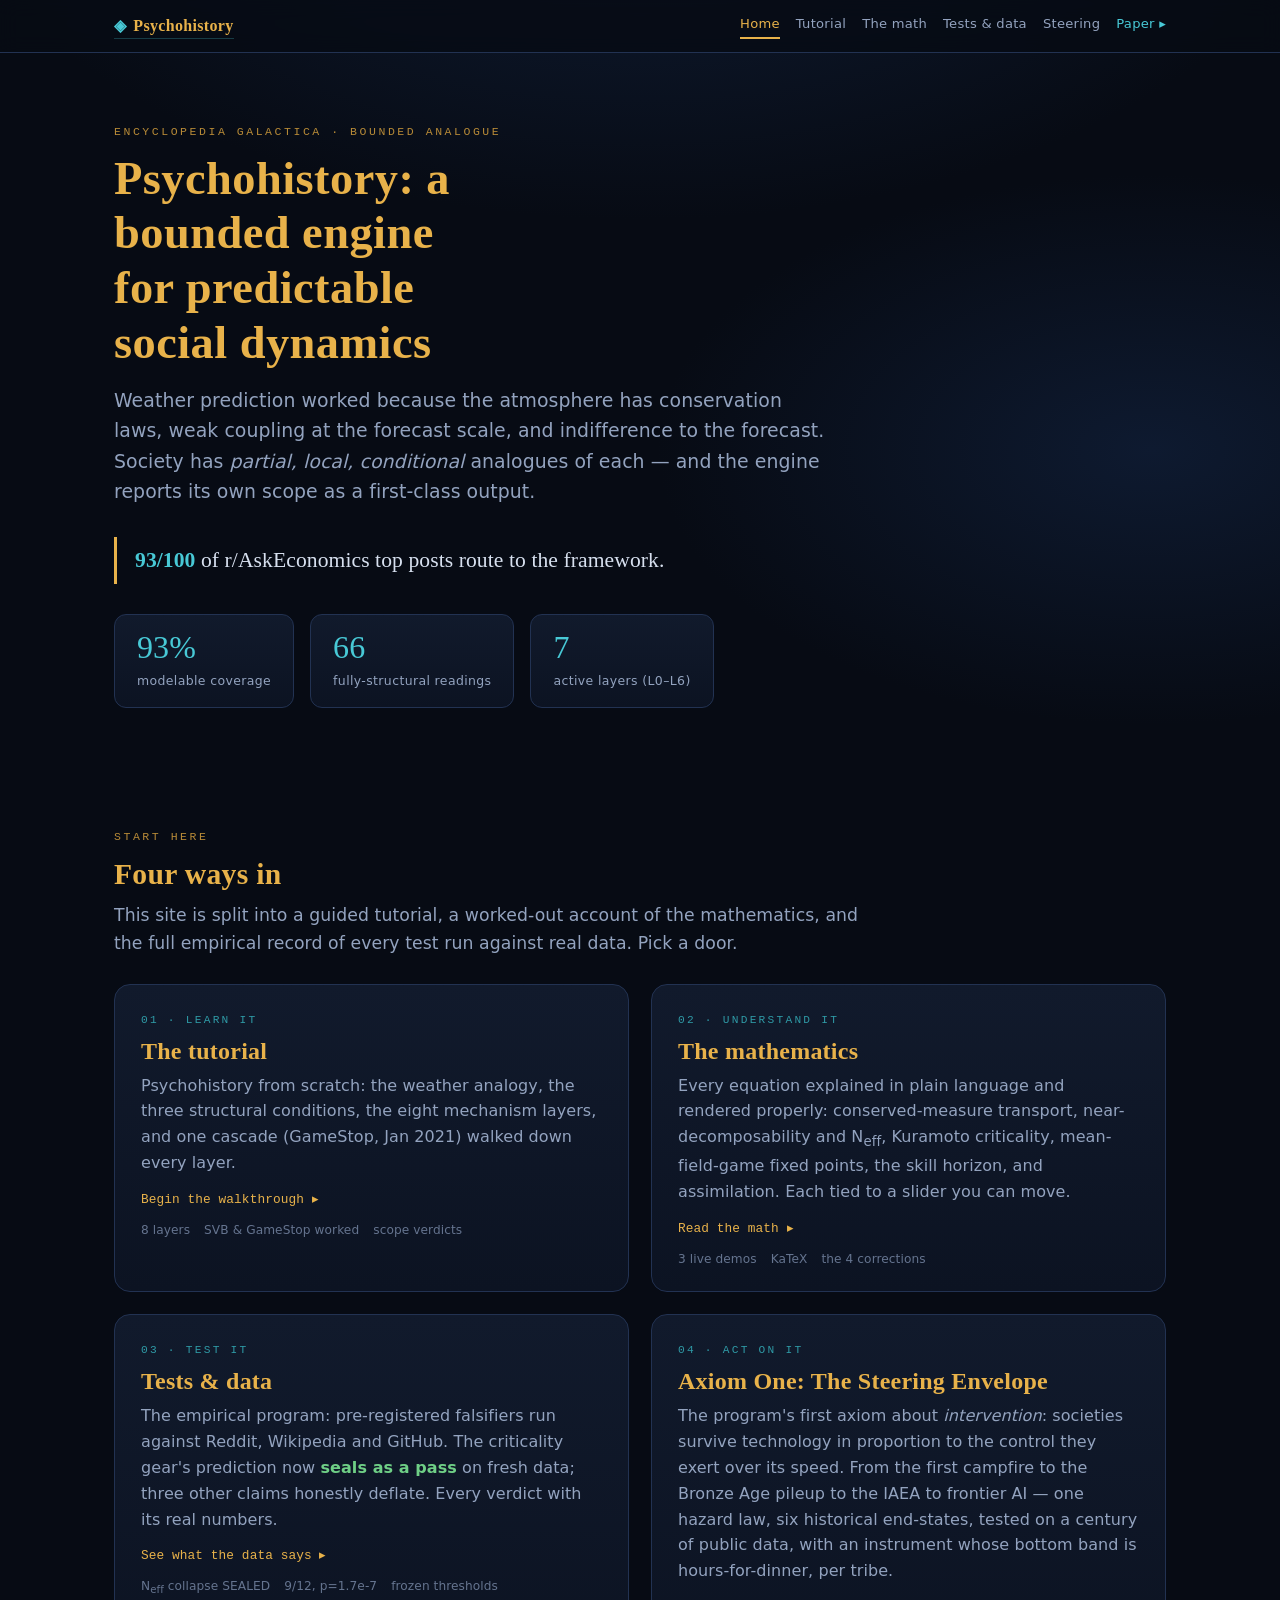
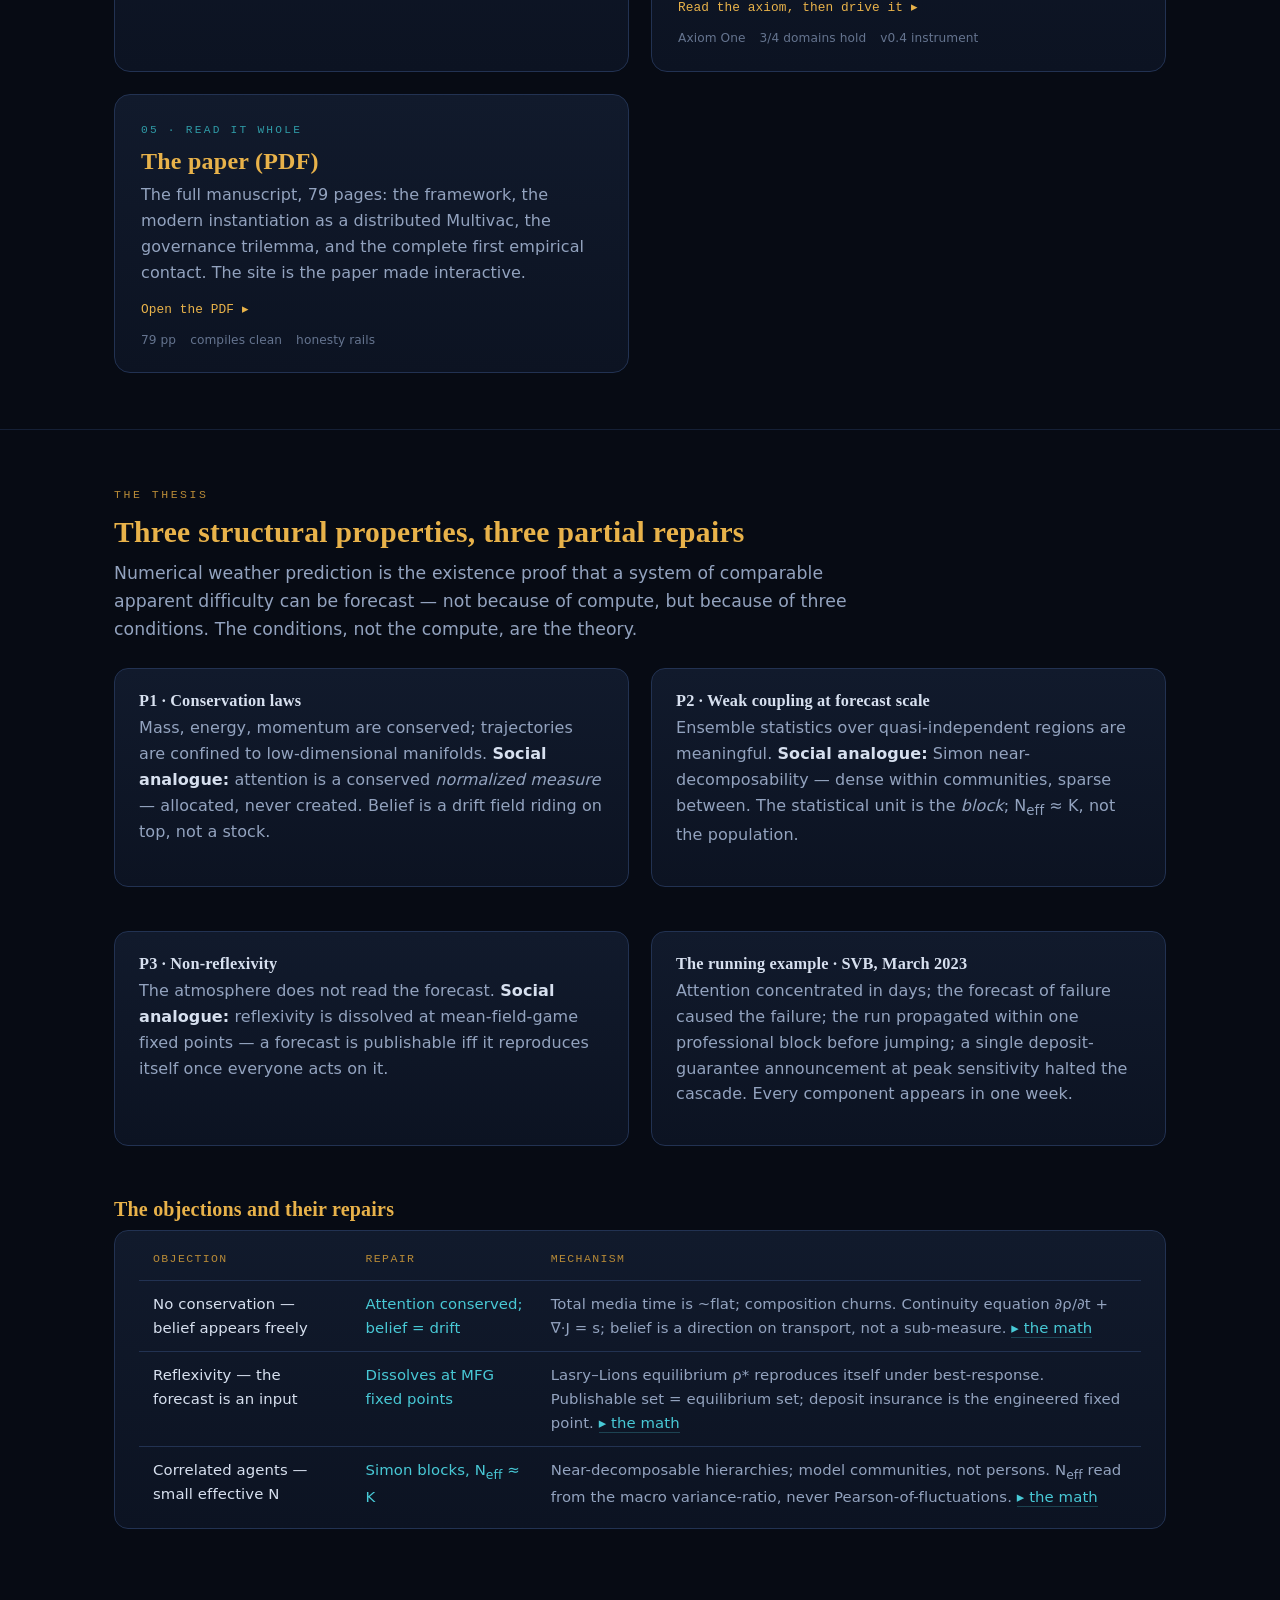
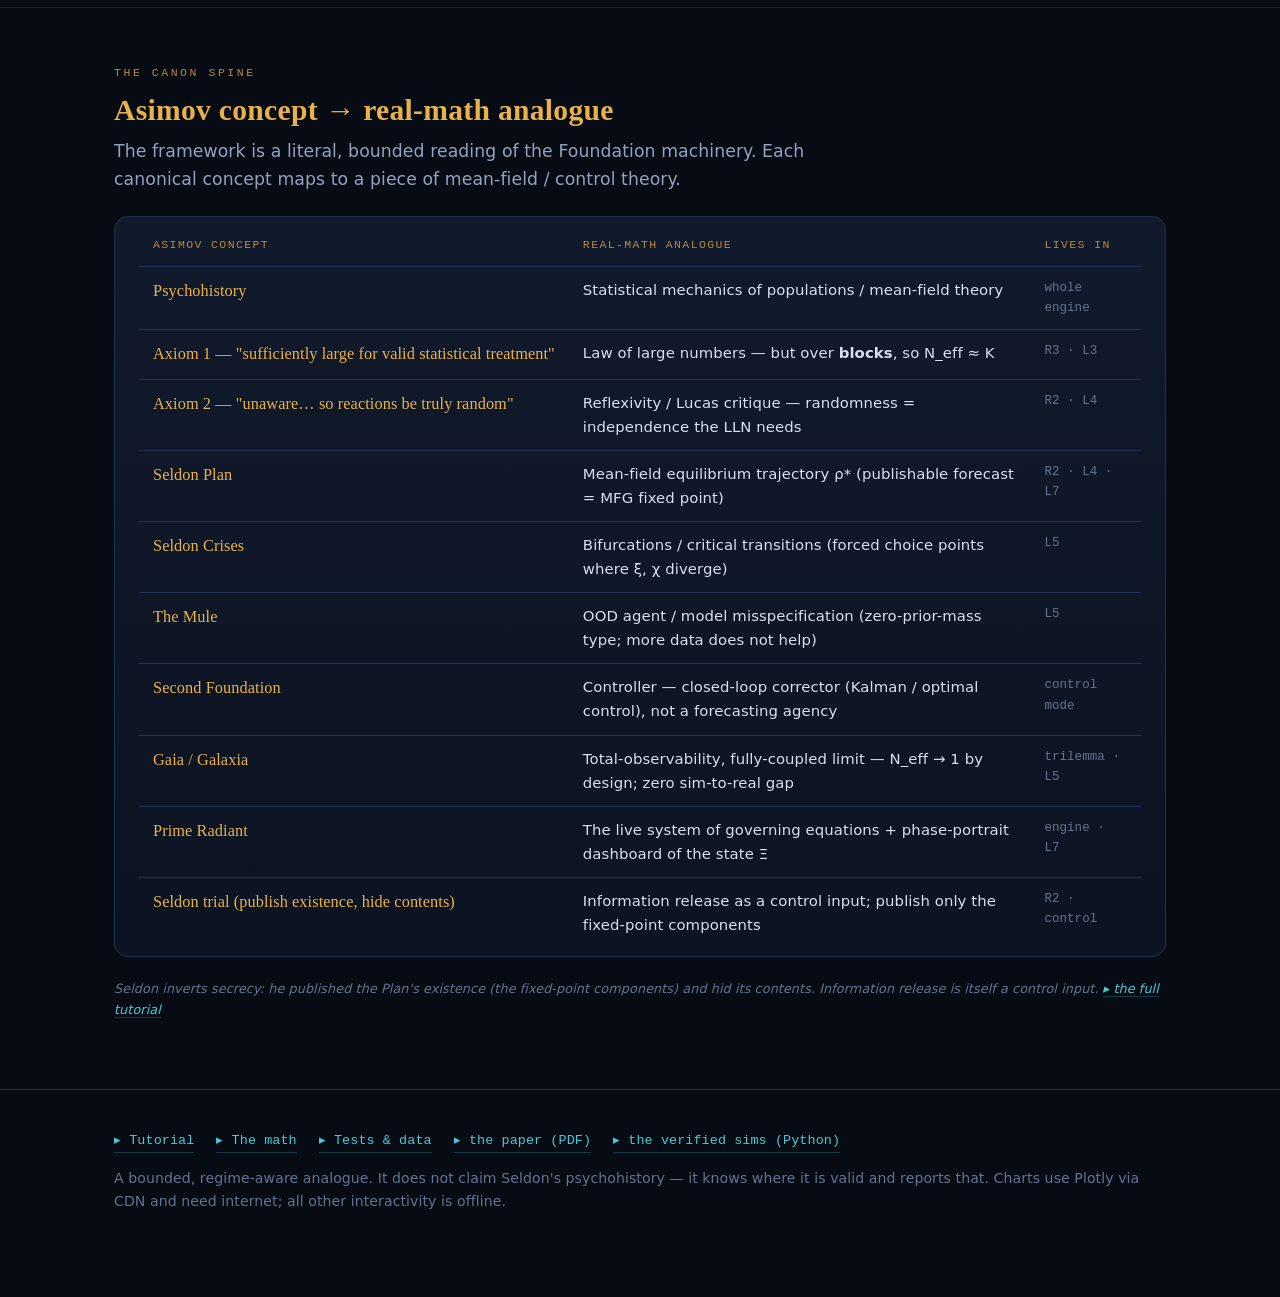
==== commit d25a5de0: "Rewrite Steering Envelope essay as Axiom One of the psychohistory program Full rewrite of page.md an" ====
--- a/site/index.html
+++ b/site/index.html
@@ -66,11 +66,11 @@
         <div class="hub-meta"><span>N<sub>eff</sub> collapse SEALED</span><span>9/12, p=1.7e-7</span><span>frozen thresholds</span></div>
       </a>
       <a class="hub-card" href="steering.html">
-        <div class="hub-eyebrow">04 · Apply it</div>
-        <h3>The Steering Envelope</h3>
-        <p>A new module: s/acc as a testable hazard law. Control-loss risk is logistic in speed over steering capacity, checked against roads, aviation, finance, nuclear and AI — with an interactive instrument whose bottom band is hours-for-dinner, per tribe.</p>
-        <div class="hub-go">Read it, then drive it ▸</div>
-        <div class="hub-meta"><span>5 domains</span><span>ratio wins out-of-sample</span><span>v0.4 instrument</span></div>
+        <div class="hub-eyebrow">04 · Act on it</div>
+        <h3>Axiom One: The Steering Envelope</h3>
+        <p>The program's first axiom about <em>intervention</em>: societies survive technology in proportion to the control they exert over its speed. From the first campfire to the Bronze Age pileup to the IAEA to frontier AI — one hazard law, six historical end-states, tested on a century of public data, with an instrument whose bottom band is hours-for-dinner, per tribe.</p>
+        <div class="hub-go">Read the axiom, then drive it ▸</div>
+        <div class="hub-meta"><span>Axiom One</span><span>3/4 domains hold</span><span>v0.4 instrument</span></div>
       </a>
       <a class="hub-card" href="../psychohistory.pdf">
         <div class="hub-eyebrow">05 · Read it whole</div>
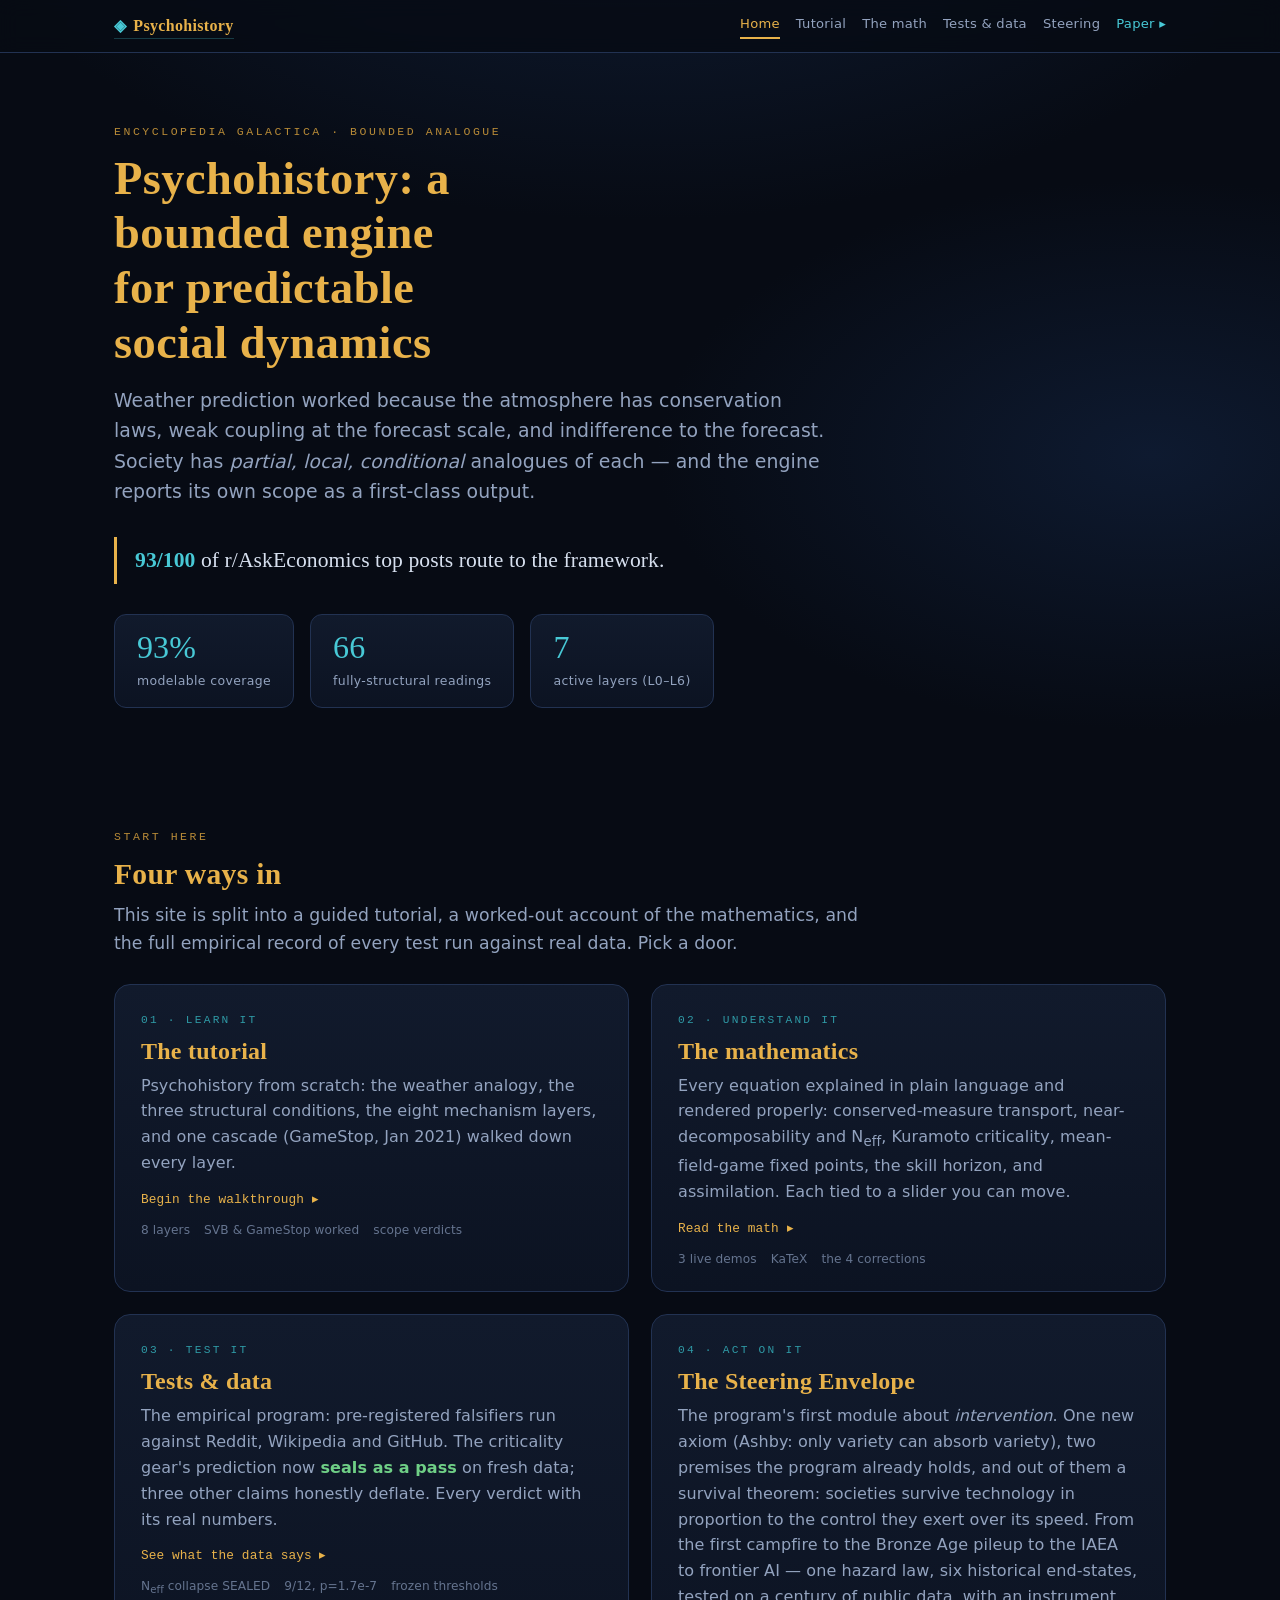
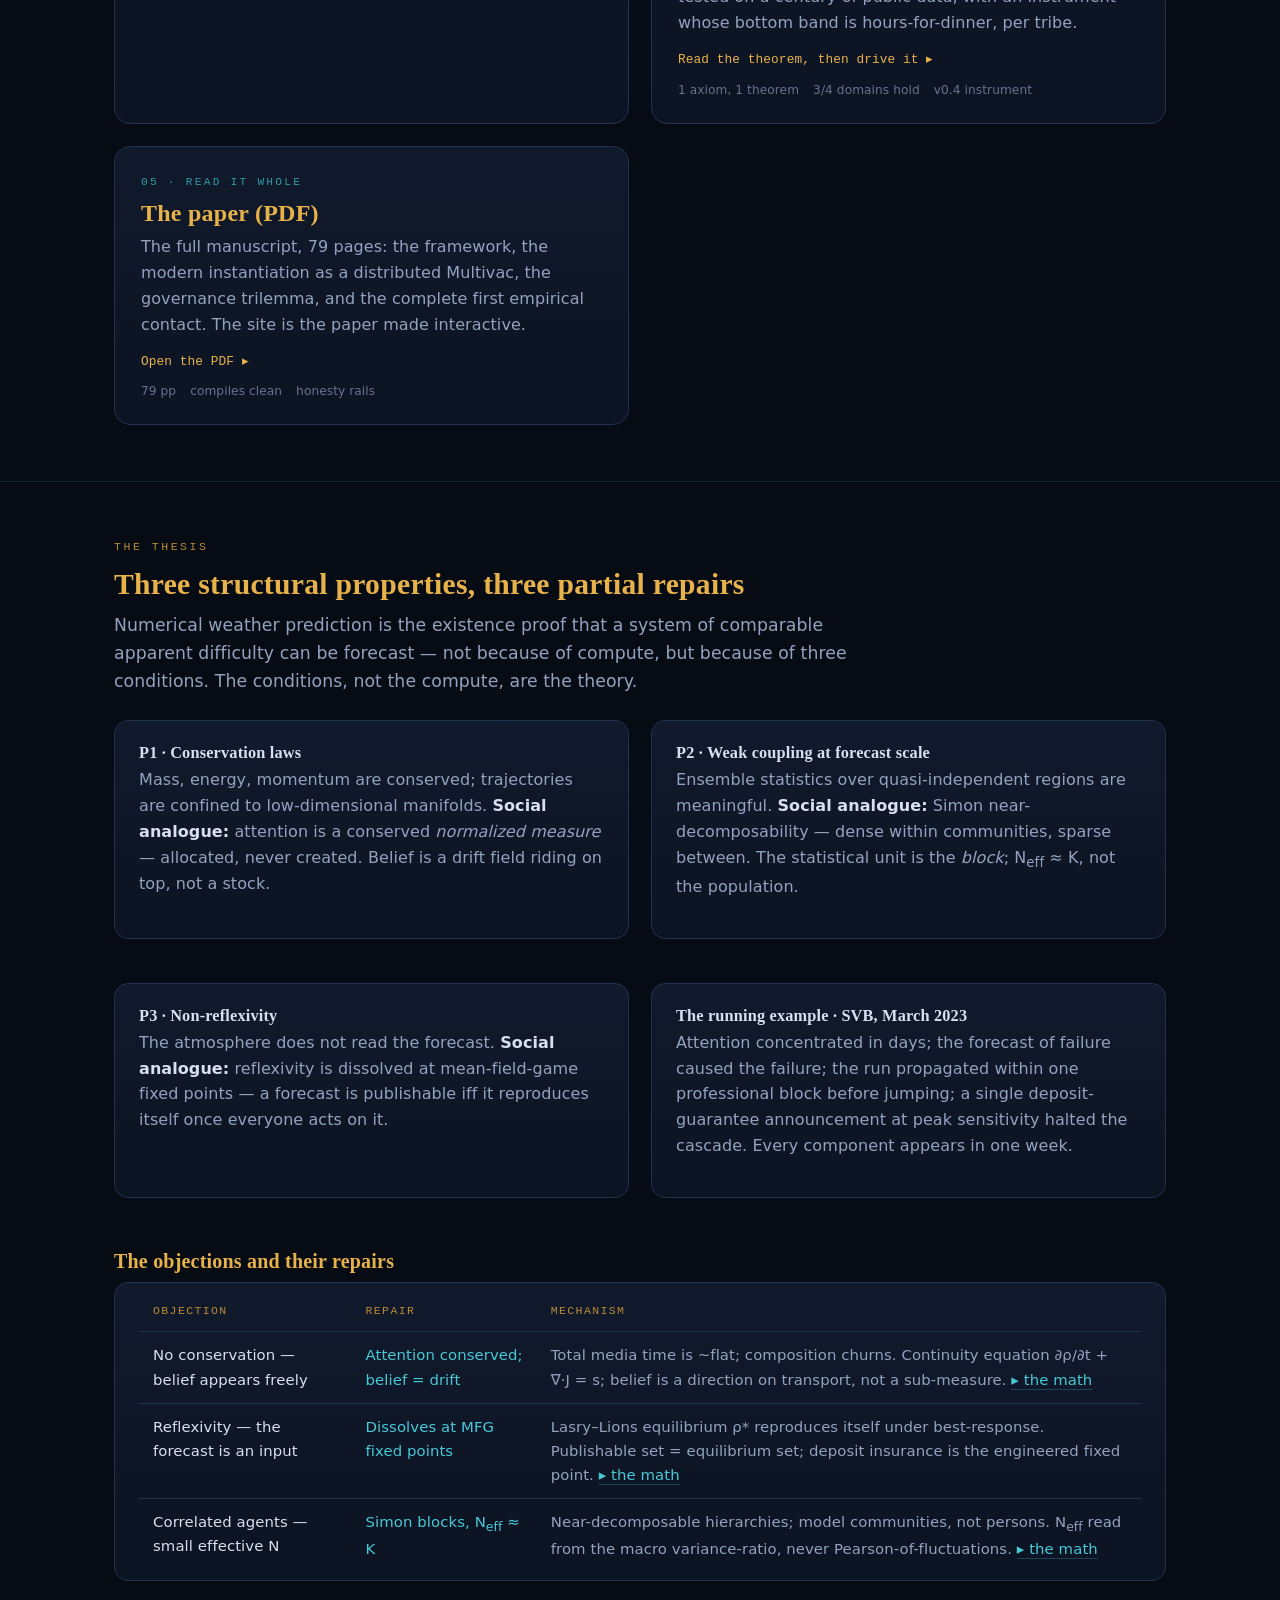
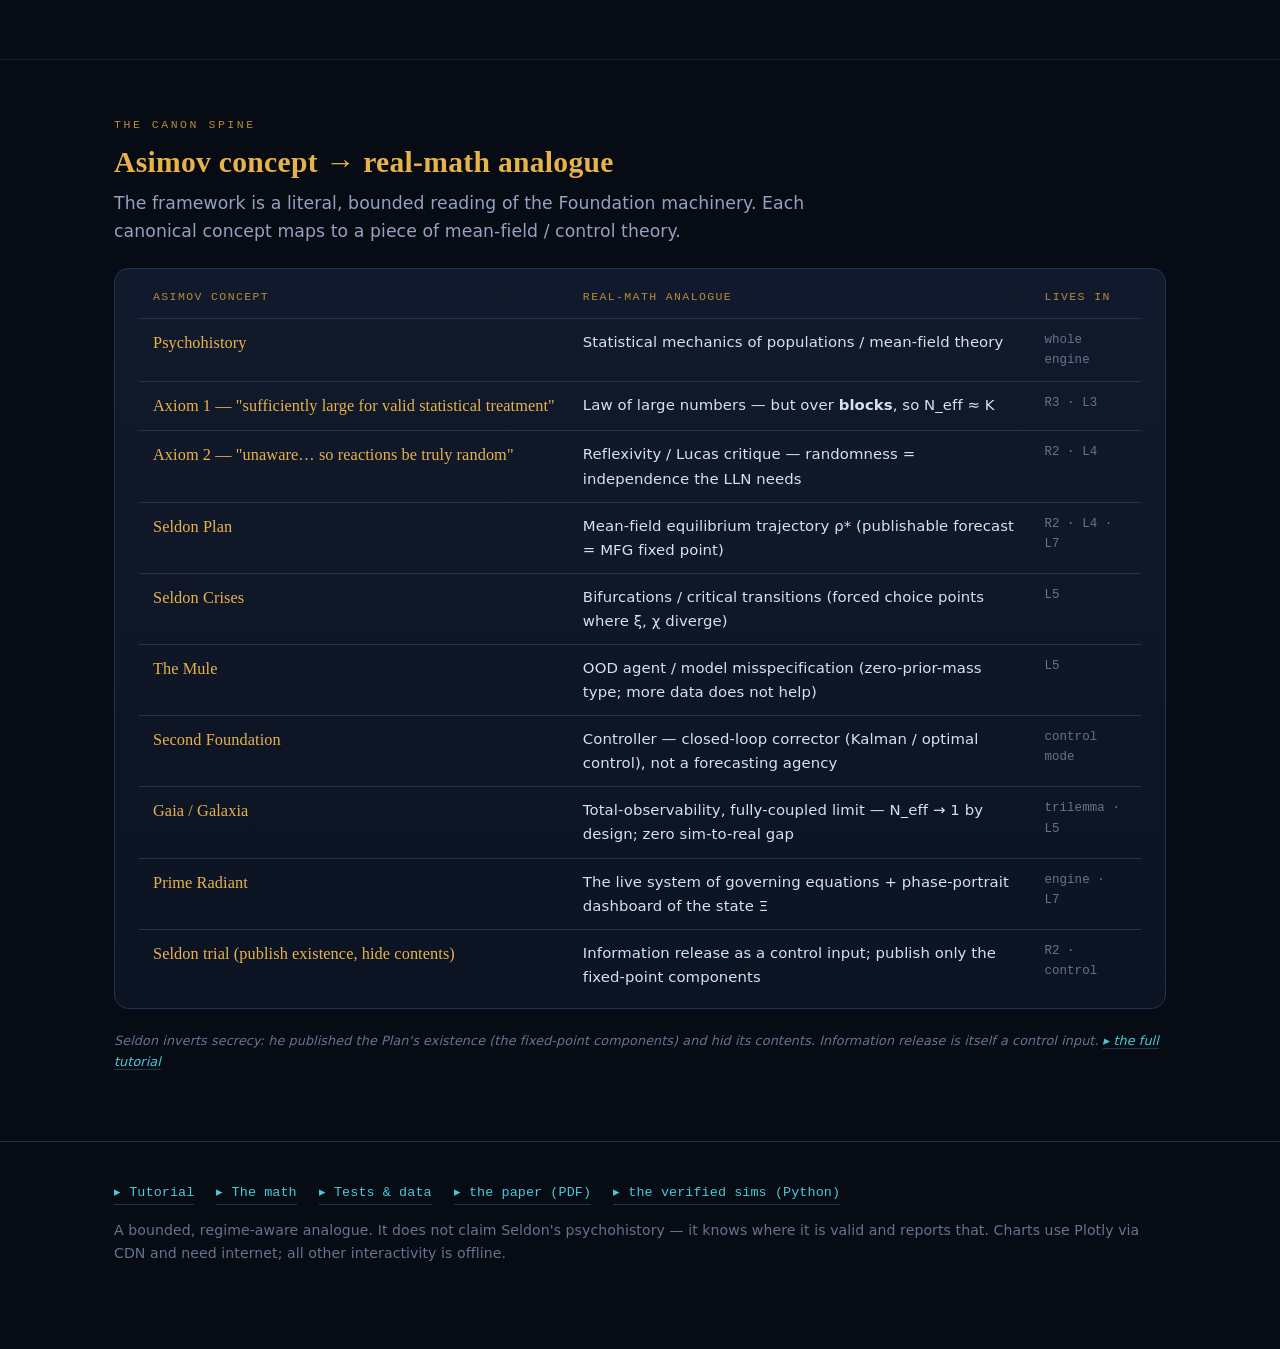
==== commit 0ee7433b: "Restructure as one axiom + survival theorem; aviation as the thermostat case Foundations: the surviv" ====
--- a/site/index.html
+++ b/site/index.html
@@ -67,10 +67,10 @@
       </a>
       <a class="hub-card" href="steering.html">
         <div class="hub-eyebrow">04 · Act on it</div>
-        <h3>Axiom One: The Steering Envelope</h3>
-        <p>The program's first axiom about <em>intervention</em>: societies survive technology in proportion to the control they exert over its speed. From the first campfire to the Bronze Age pileup to the IAEA to frontier AI — one hazard law, six historical end-states, tested on a century of public data, with an instrument whose bottom band is hours-for-dinner, per tribe.</p>
-        <div class="hub-go">Read the axiom, then drive it ▸</div>
-        <div class="hub-meta"><span>Axiom One</span><span>3/4 domains hold</span><span>v0.4 instrument</span></div>
+        <h3>The Steering Envelope</h3>
+        <p>The program's first module about <em>intervention</em>. One new axiom (Ashby: only variety can absorb variety), two premises the program already holds, and out of them a survival theorem: societies survive technology in proportion to the control they exert over its speed. From the first campfire to the Bronze Age pileup to the IAEA to frontier AI — one hazard law, six historical end-states, tested on a century of public data, with an instrument whose bottom band is hours-for-dinner, per tribe.</p>
+        <div class="hub-go">Read the theorem, then drive it ▸</div>
+        <div class="hub-meta"><span>1 axiom, 1 theorem</span><span>3/4 domains hold</span><span>v0.4 instrument</span></div>
       </a>
       <a class="hub-card" href="../psychohistory.pdf">
         <div class="hub-eyebrow">05 · Read it whole</div>
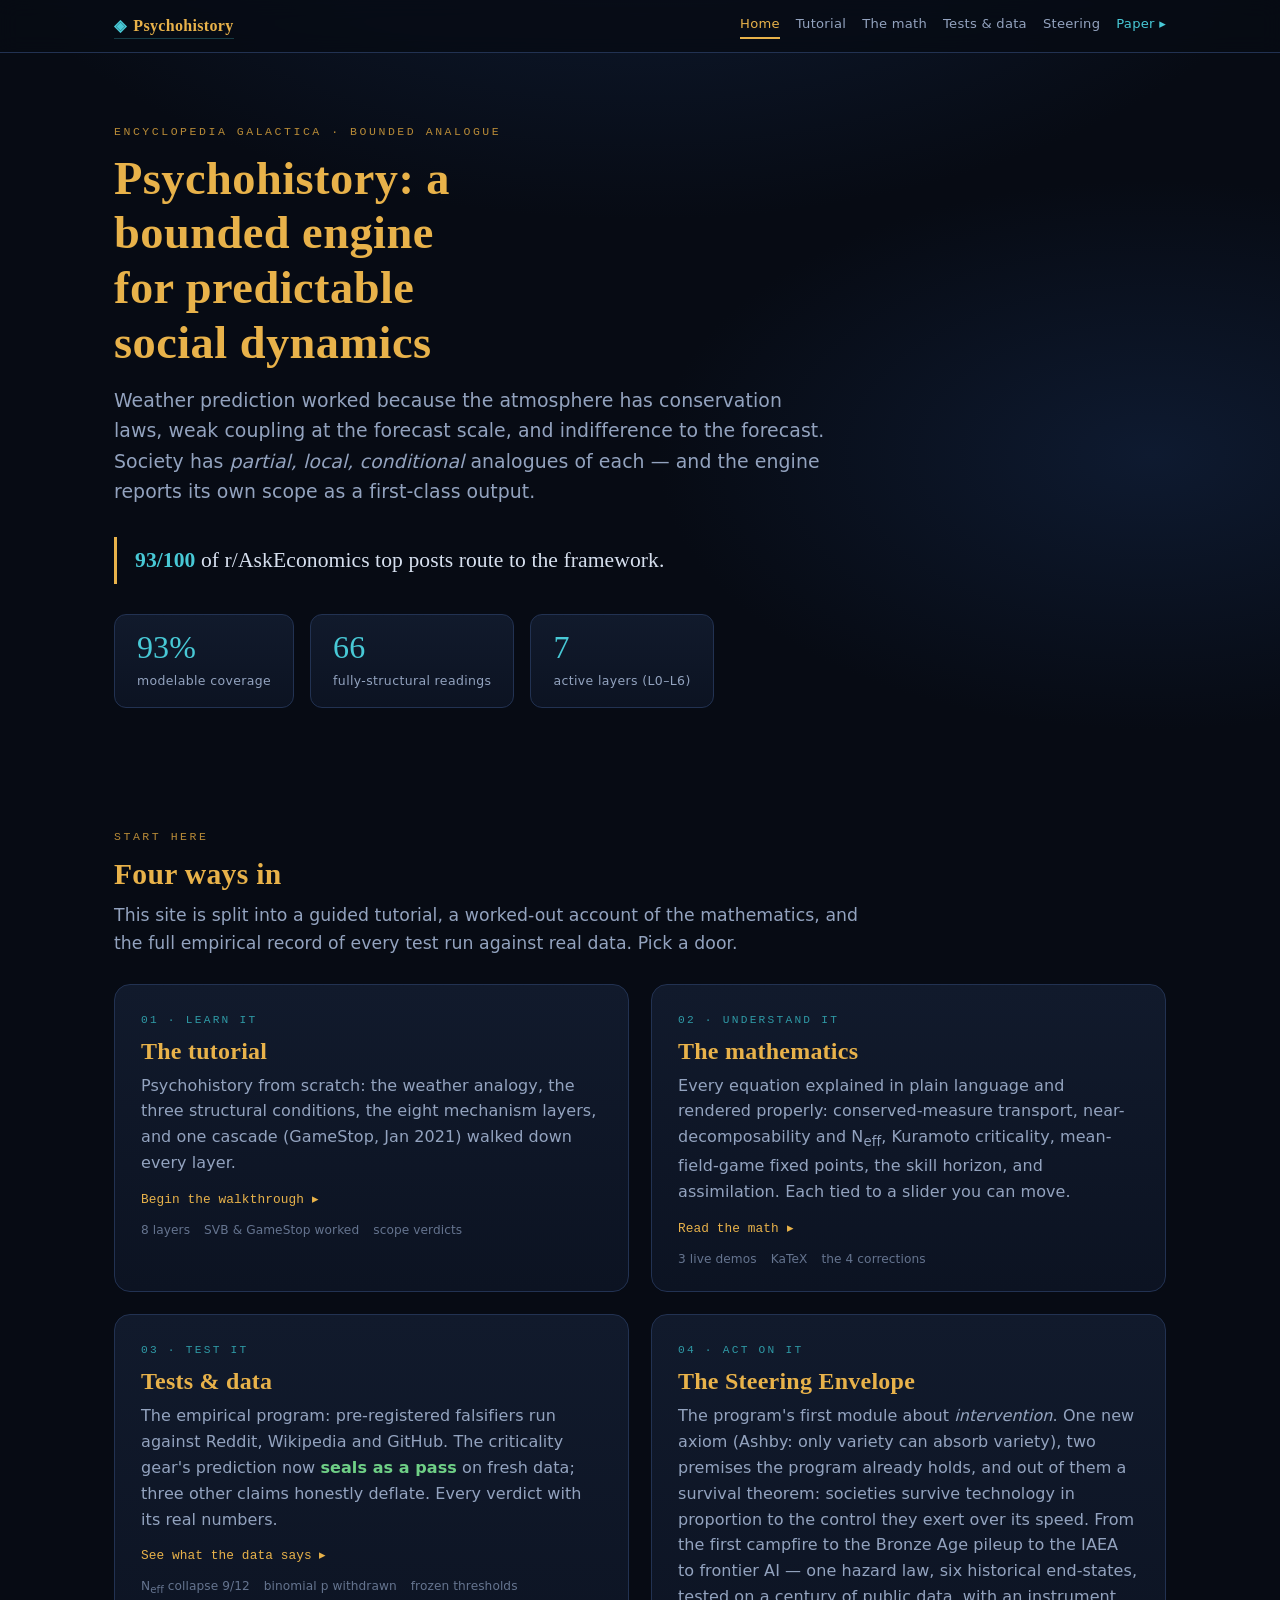
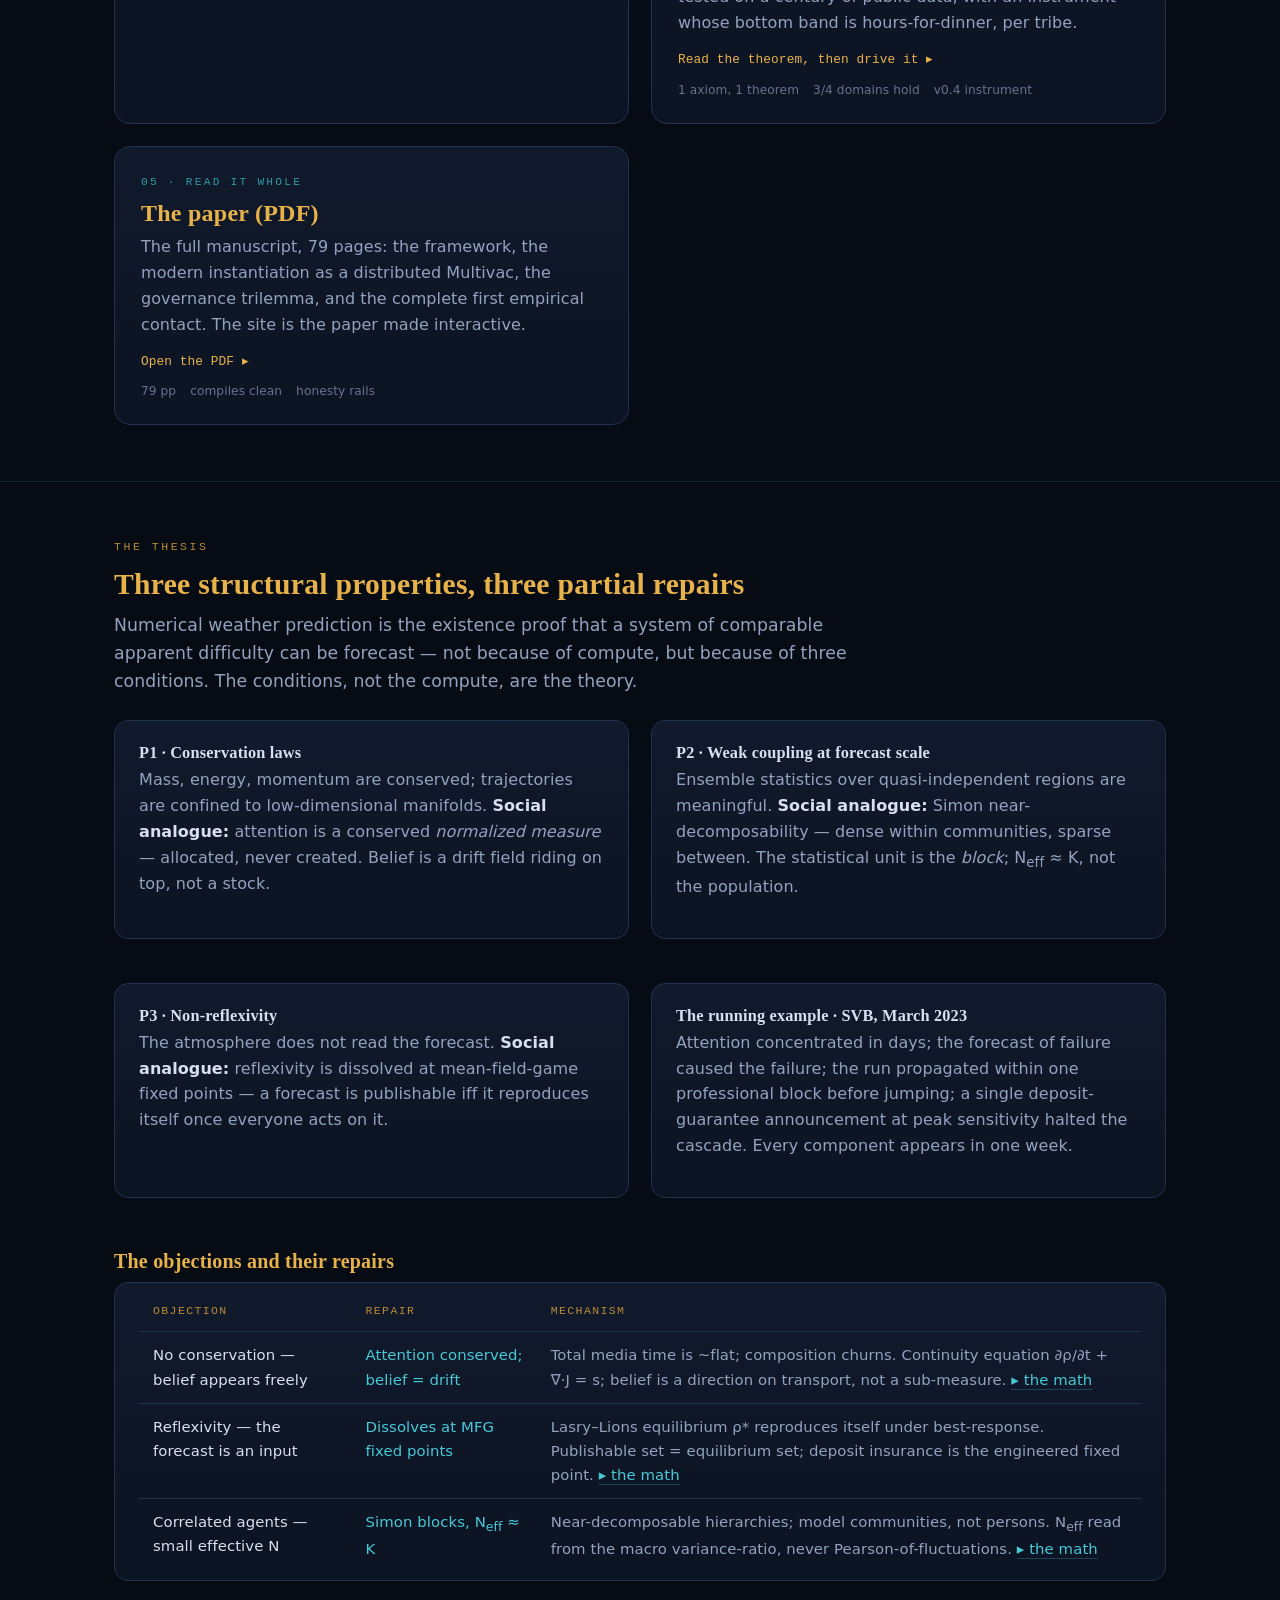
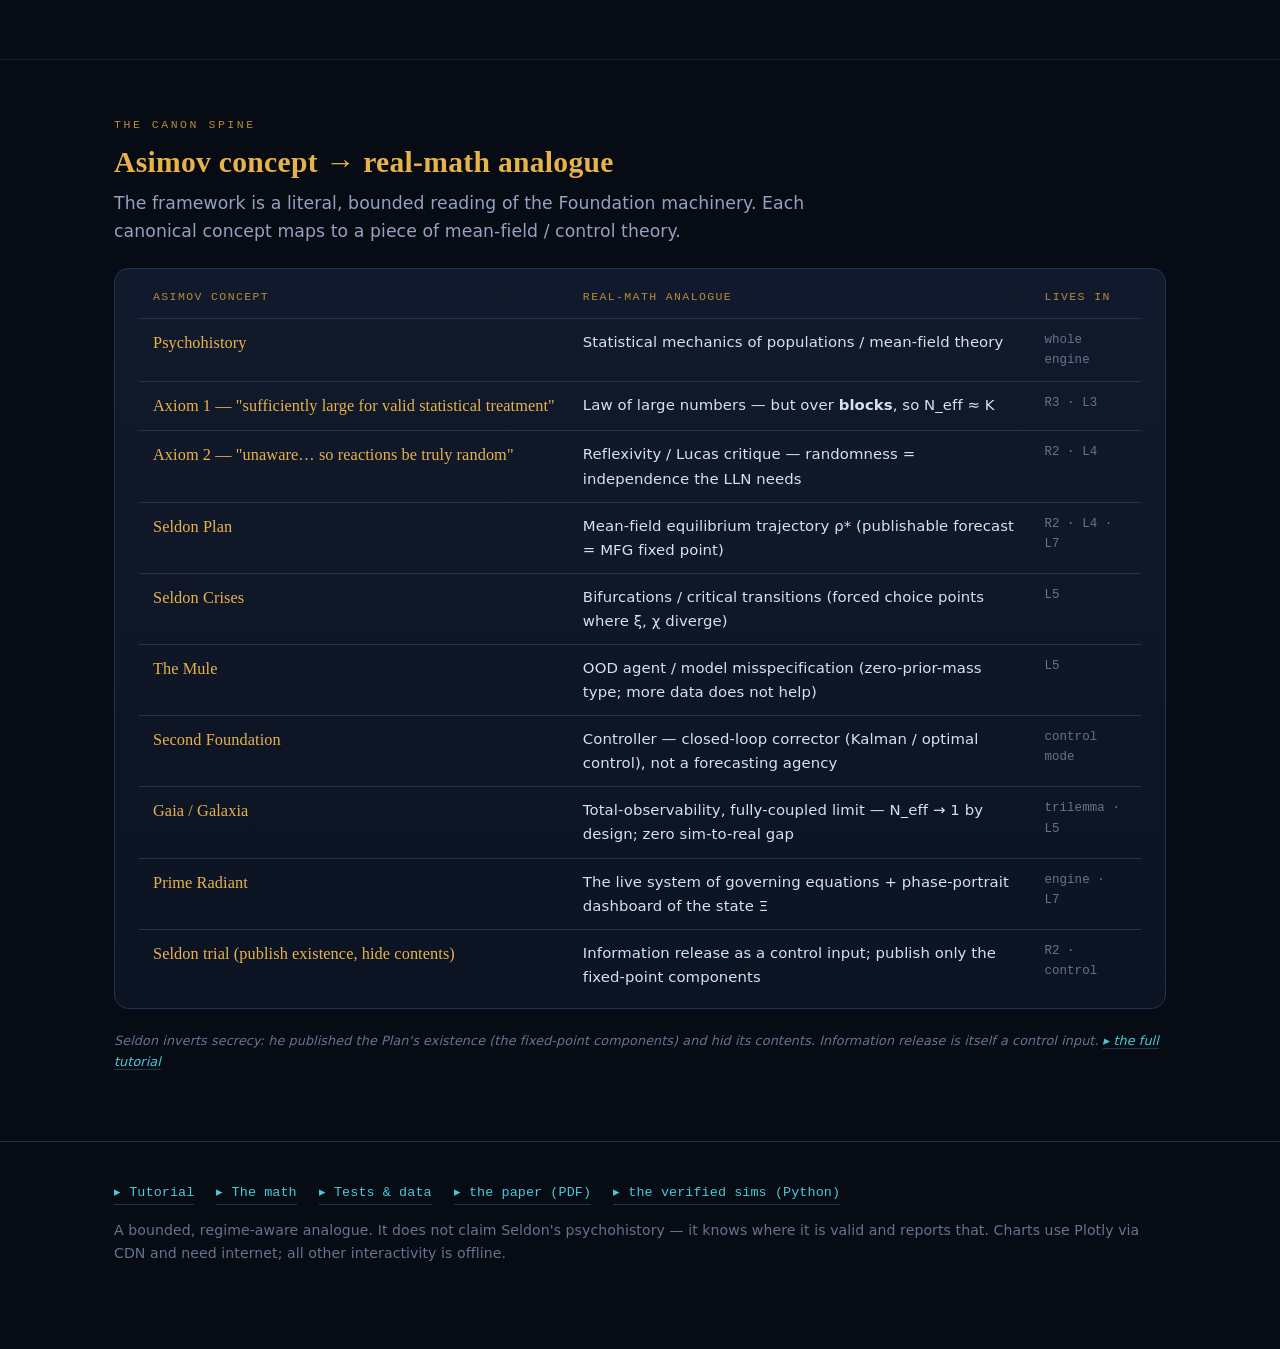
==== commit fcb83c3b: "validation: withdraw the neff_v4 binomial p; the null fire rate p0=0.10 is unsupported The v4 specif" ====
--- a/site/index.html
+++ b/site/index.html
@@ -63,7 +63,7 @@
         <h3>Tests &amp; data</h3>
         <p>The empirical program: pre-registered falsifiers run against Reddit, Wikipedia and GitHub. The criticality gear's prediction now <b style="color:var(--green)">seals as a pass</b> on fresh data; three other claims honestly deflate. Every verdict with its real numbers.</p>
         <div class="hub-go">See what the data says ▸</div>
-        <div class="hub-meta"><span>N<sub>eff</sub> collapse SEALED</span><span>9/12, p=1.7e-7</span><span>frozen thresholds</span></div>
+        <div class="hub-meta"><span>N<sub>eff</sub> collapse 9/12</span><span>binomial p withdrawn</span><span>frozen thresholds</span></div>
       </a>
       <a class="hub-card" href="steering.html">
         <div class="hub-eyebrow">04 · Act on it</div>
--- a/site/styles.css
+++ b/site/styles.css
@@ -493,3 +493,8 @@
 .kv { display:grid; grid-template-columns: max-content 1fr; gap: 6px 18px; font-size:.9rem; margin: 8px 0; }
 .kv dt { color: var(--gold-dim); font-family: var(--mono); font-size:.78rem; }
 .kv dd { margin:0; color: var(--ink-dim); }
+
+/* published-result correction notice (see validation/neff_v4/P0_AUDIT.md) */
+.correction-note { border-left: 3px solid var(--amber-warn); background: rgba(232,161,74,.07);
+  padding: 12px 16px; border-radius: 0 8px 8px 0; margin: 14px 0; font-size: .92em; }
+.correction-note b { color: var(--amber-warn); }
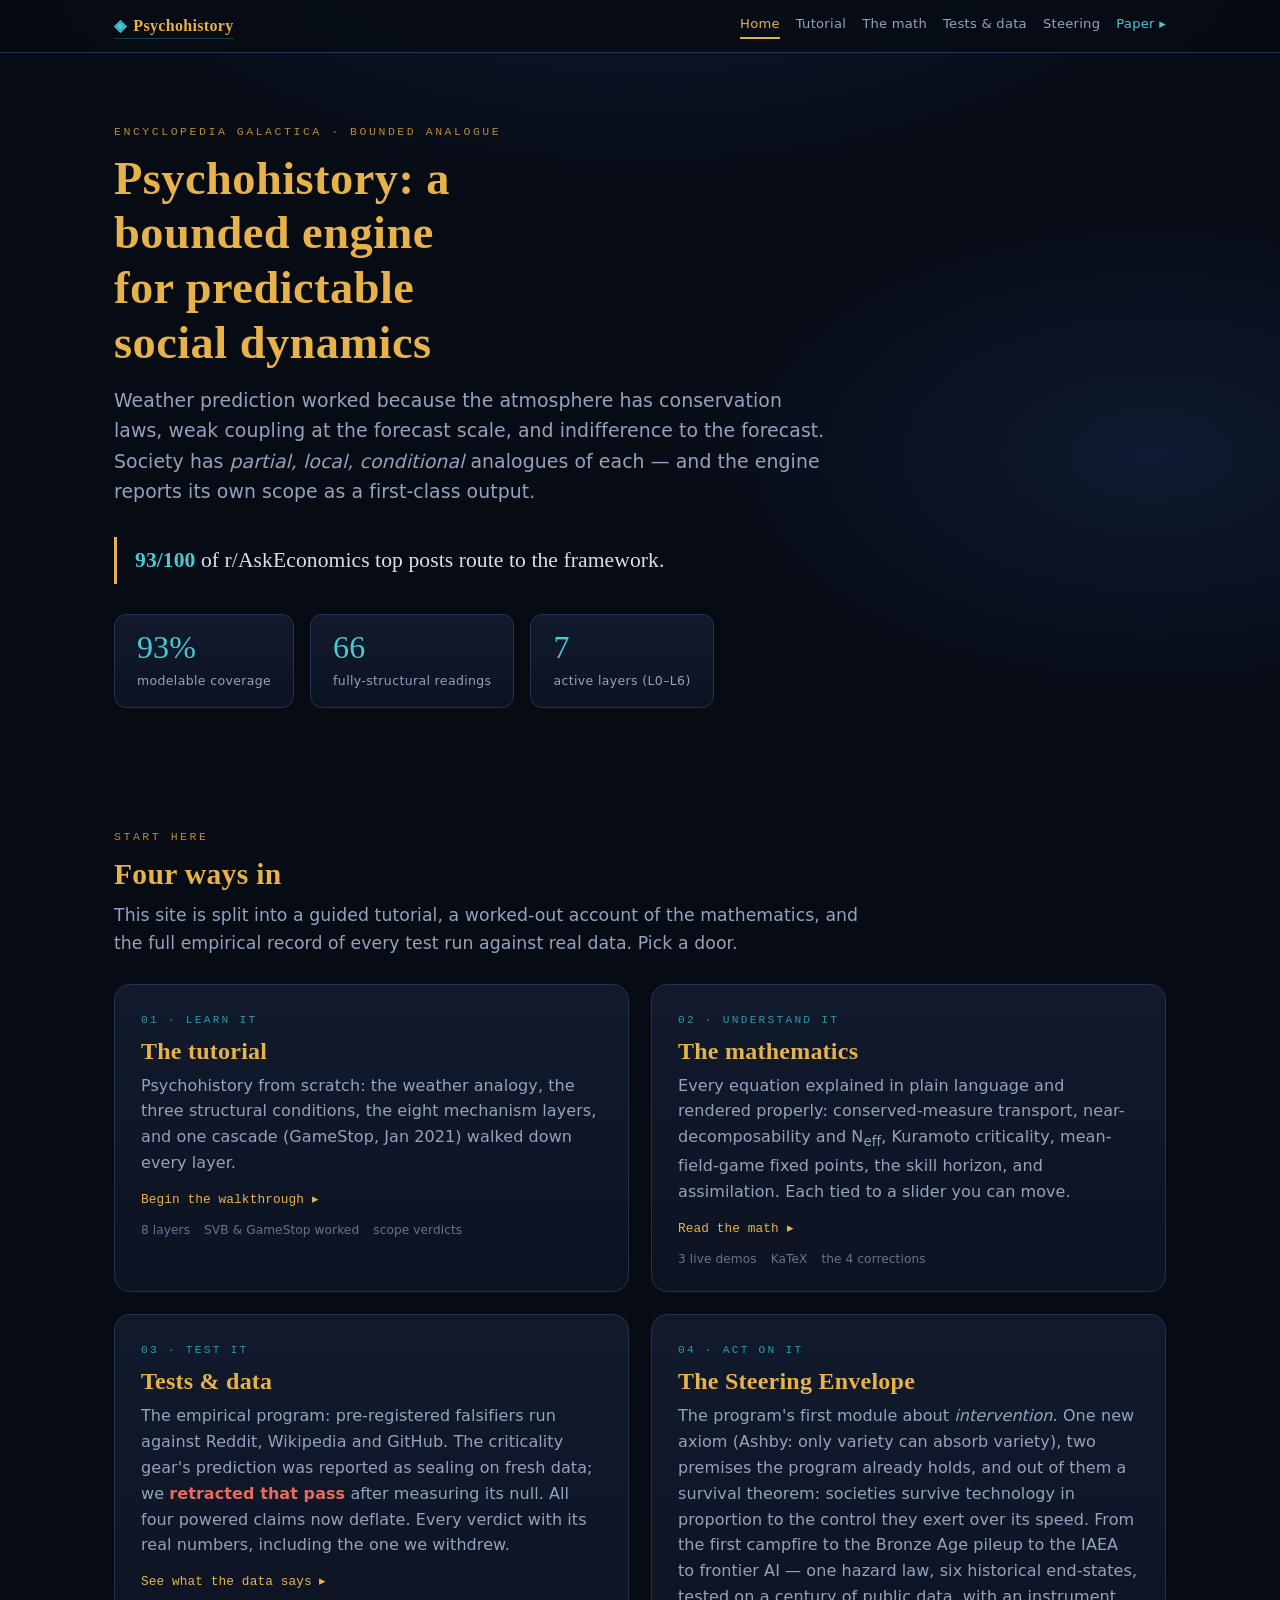
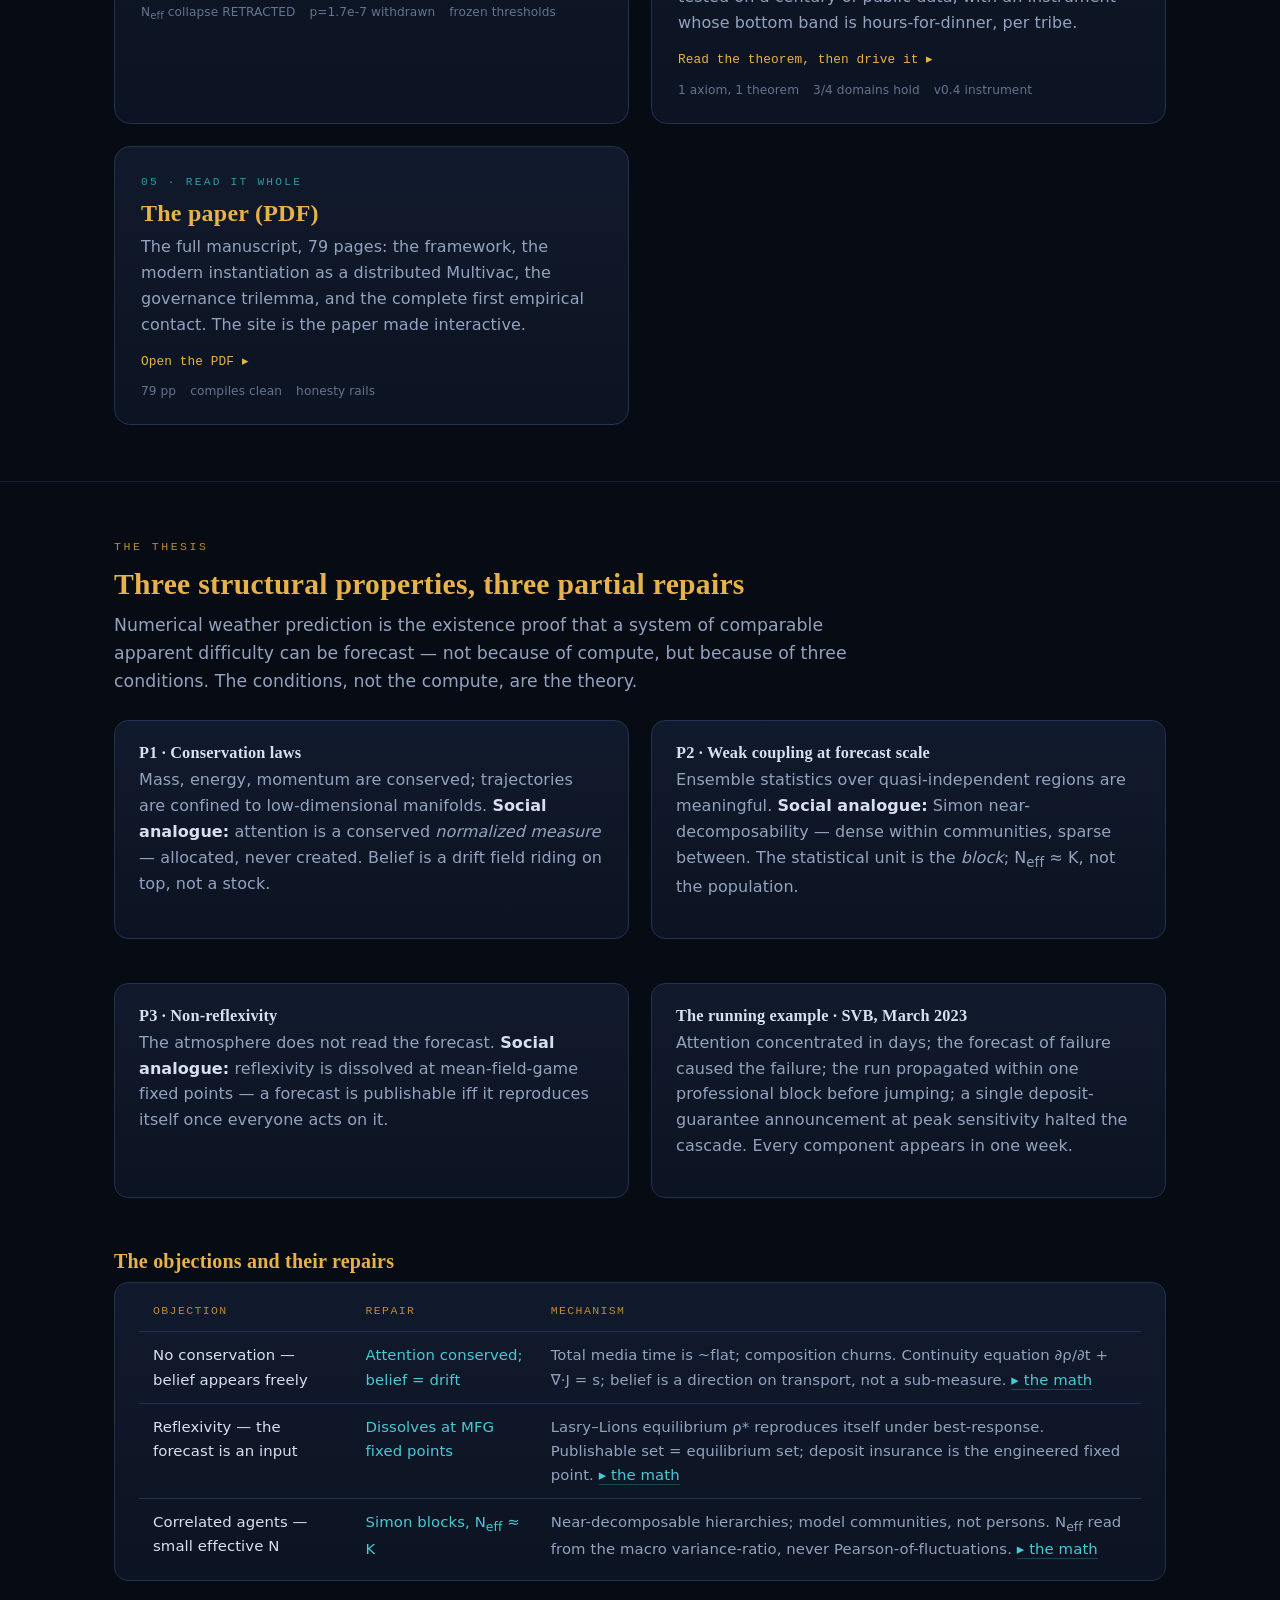
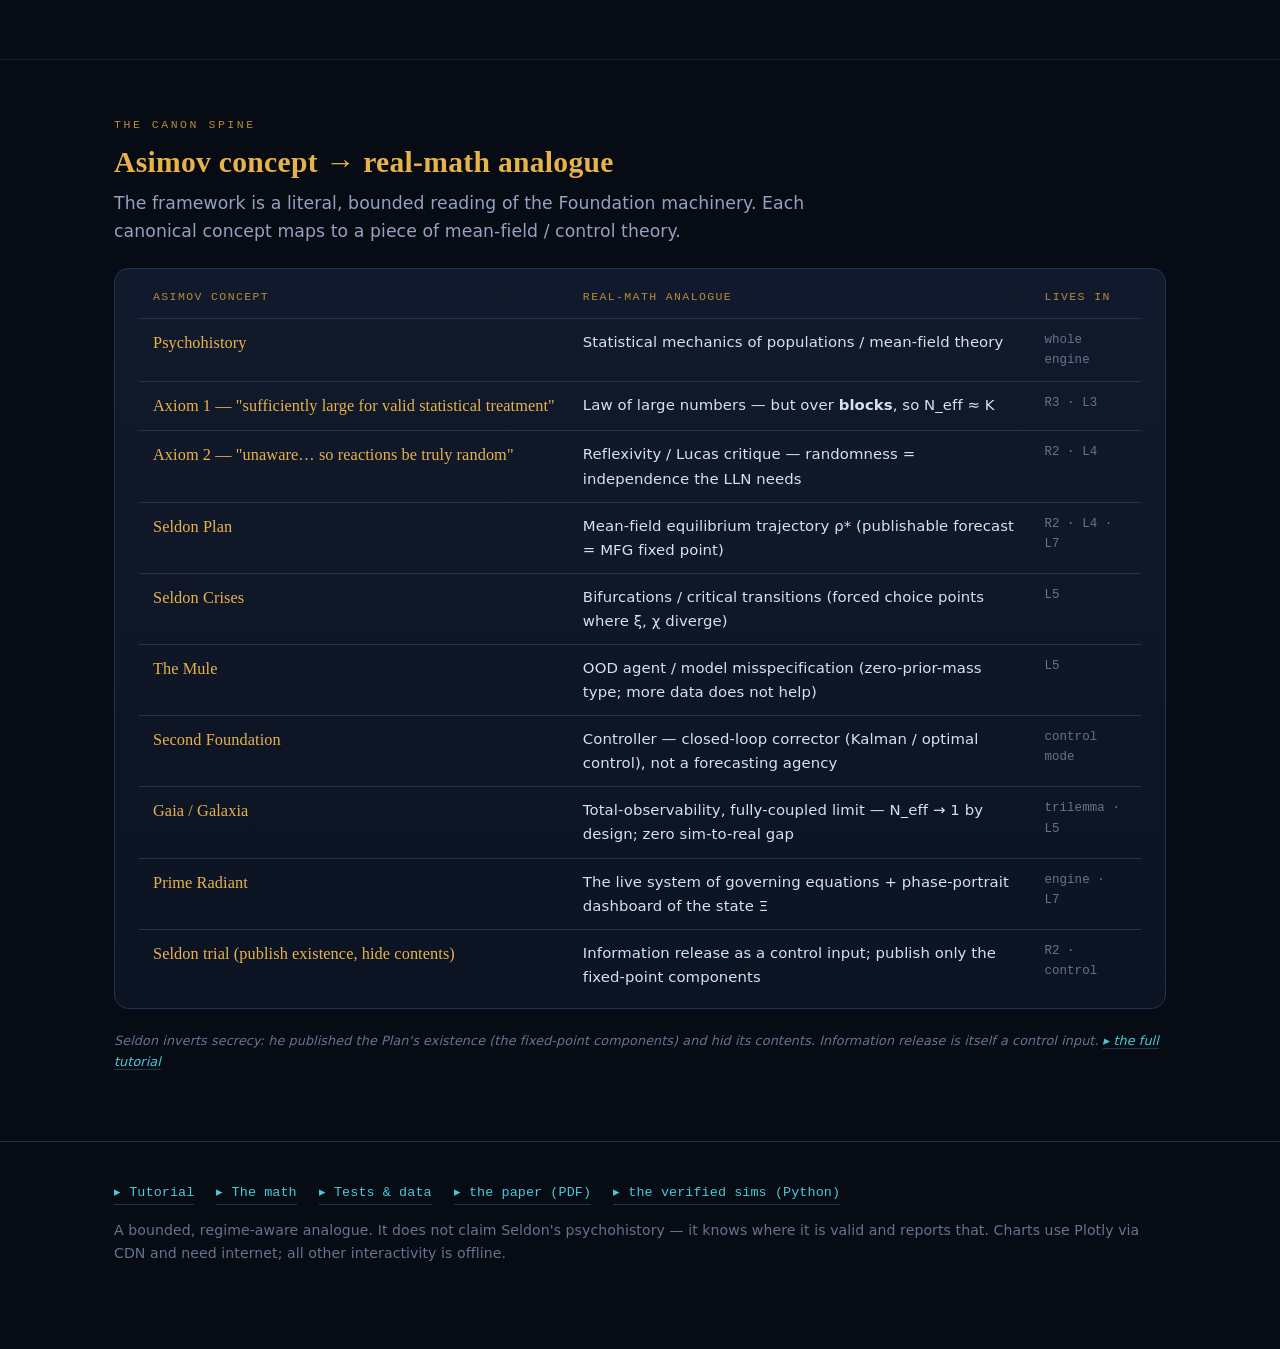
==== commit 1f2f6df3: "Apply round-2 findings: retract the sealed pass, fix the abstract, re-cost F9 Eight agents worked th" ====
--- a/site/index.html
+++ b/site/index.html
@@ -61,9 +61,9 @@
       <a class="hub-card" href="tests.html">
         <div class="hub-eyebrow">03 · Test it</div>
         <h3>Tests &amp; data</h3>
-        <p>The empirical program: pre-registered falsifiers run against Reddit, Wikipedia and GitHub. The criticality gear's prediction now <b style="color:var(--green)">seals as a pass</b> on fresh data; three other claims honestly deflate. Every verdict with its real numbers.</p>
+        <p>The empirical program: pre-registered falsifiers run against Reddit, Wikipedia and GitHub. The criticality gear's prediction was reported as sealing on fresh data; we <b style="color:var(--red)">retracted that pass</b> after measuring its null. All four powered claims now deflate. Every verdict with its real numbers, including the one we withdrew.</p>
         <div class="hub-go">See what the data says ▸</div>
-        <div class="hub-meta"><span>N<sub>eff</sub> collapse 9/12</span><span>binomial p withdrawn</span><span>frozen thresholds</span></div>
+        <div class="hub-meta"><span>N<sub>eff</sub> collapse RETRACTED</span><span>p=1.7e-7 withdrawn</span><span>frozen thresholds</span></div>
       </a>
       <a class="hub-card" href="steering.html">
         <div class="hub-eyebrow">04 · Act on it</div>
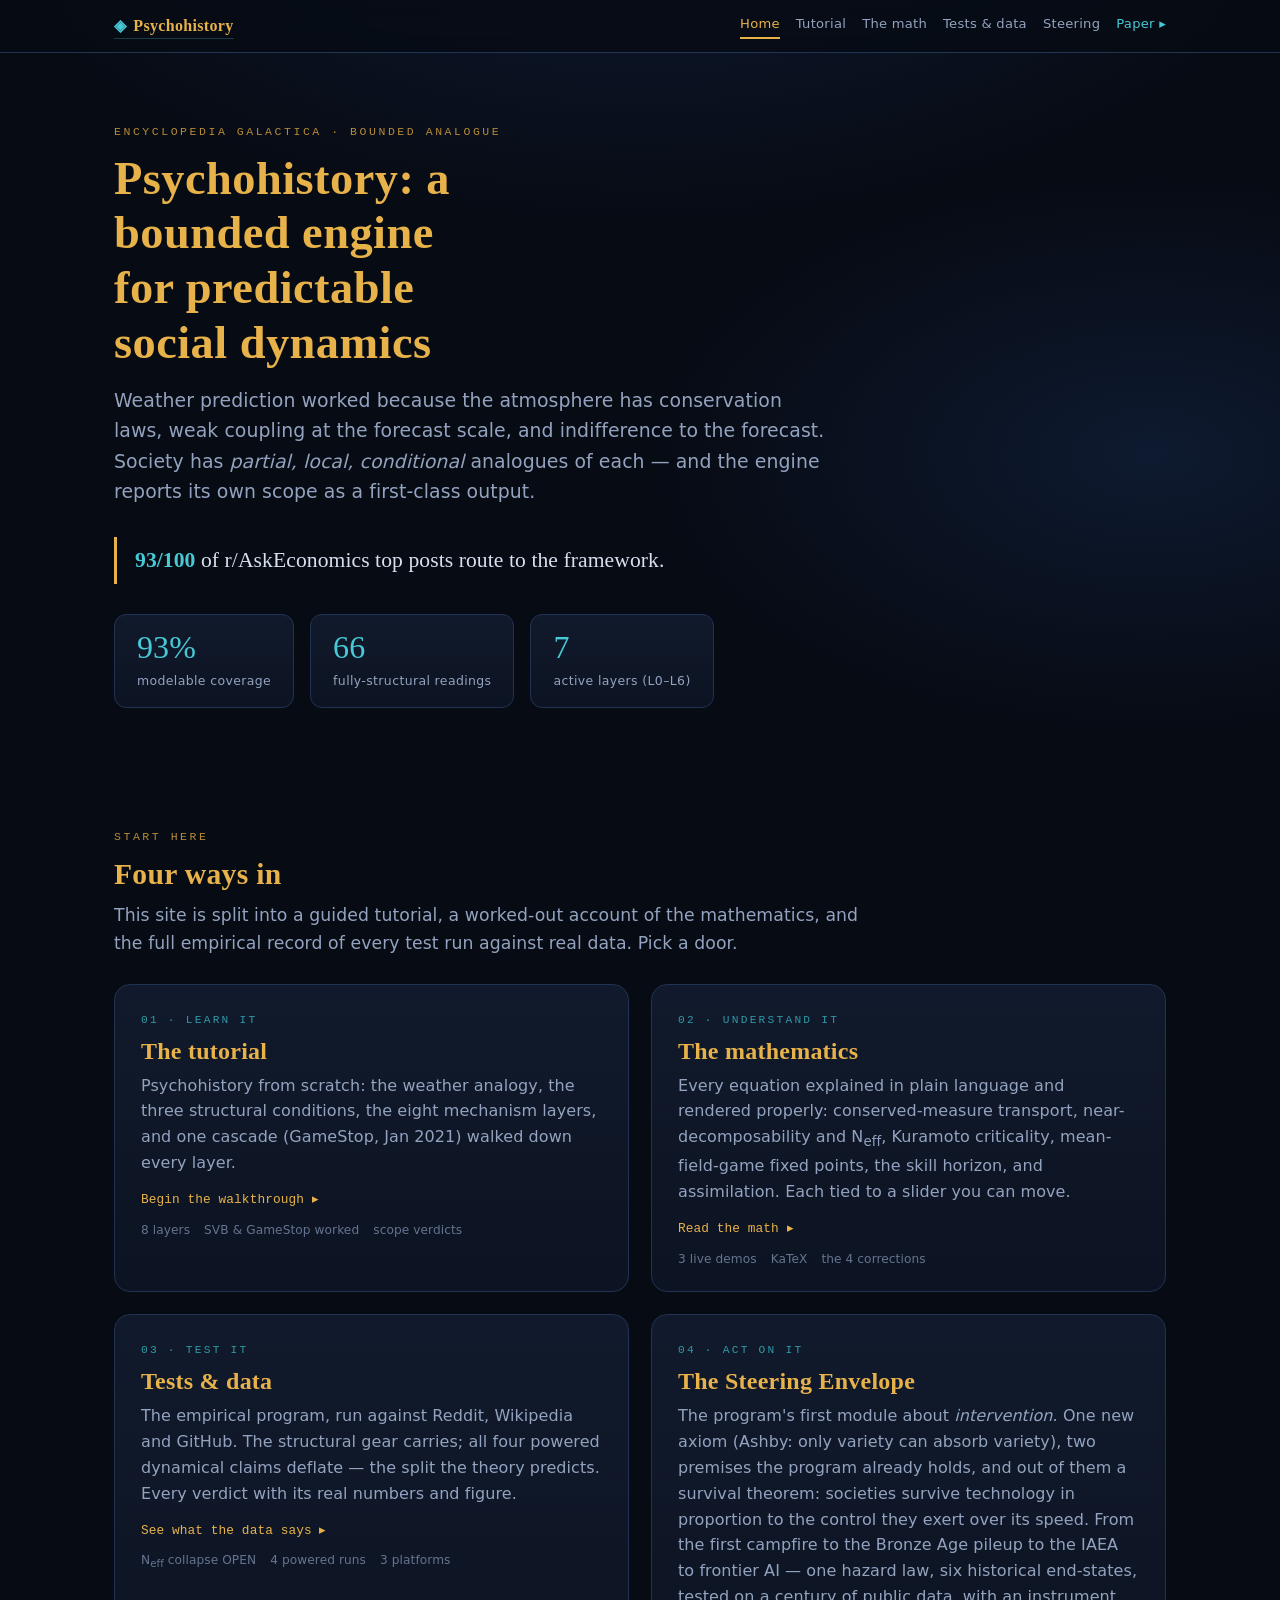
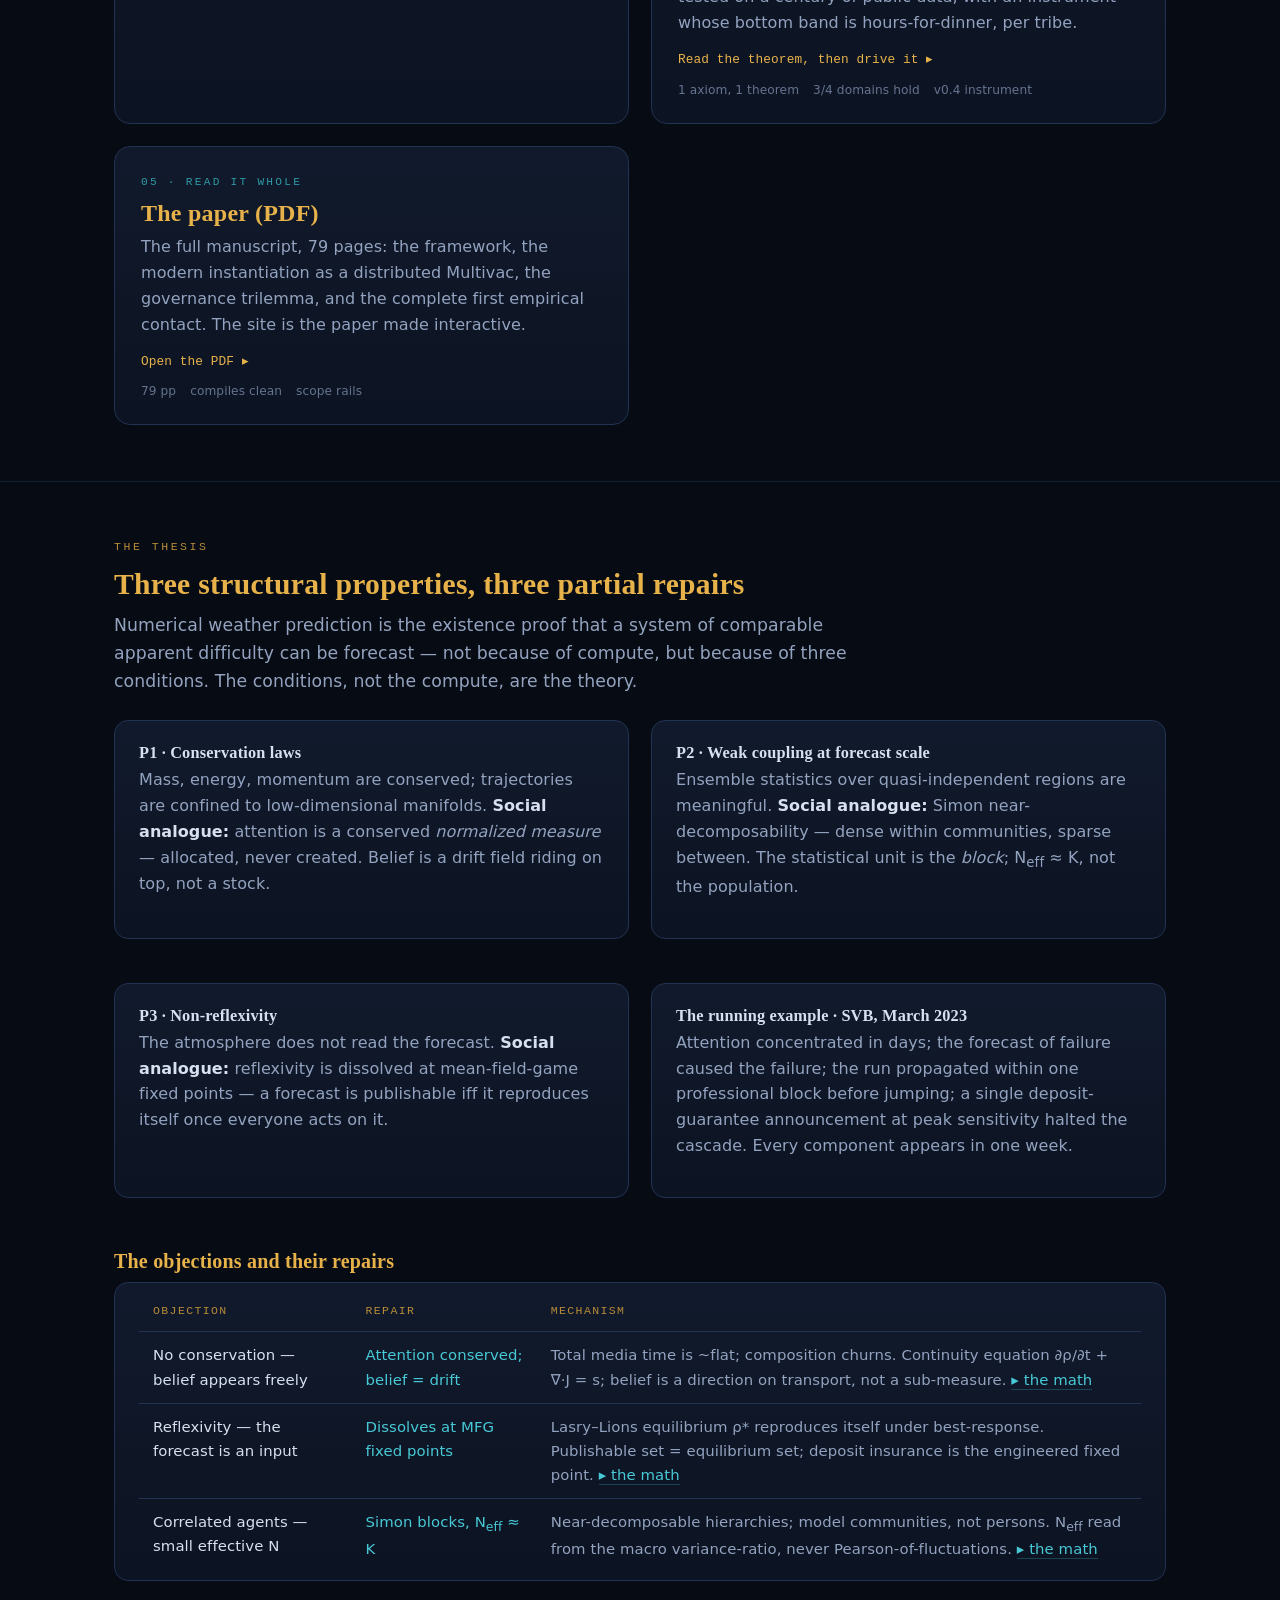
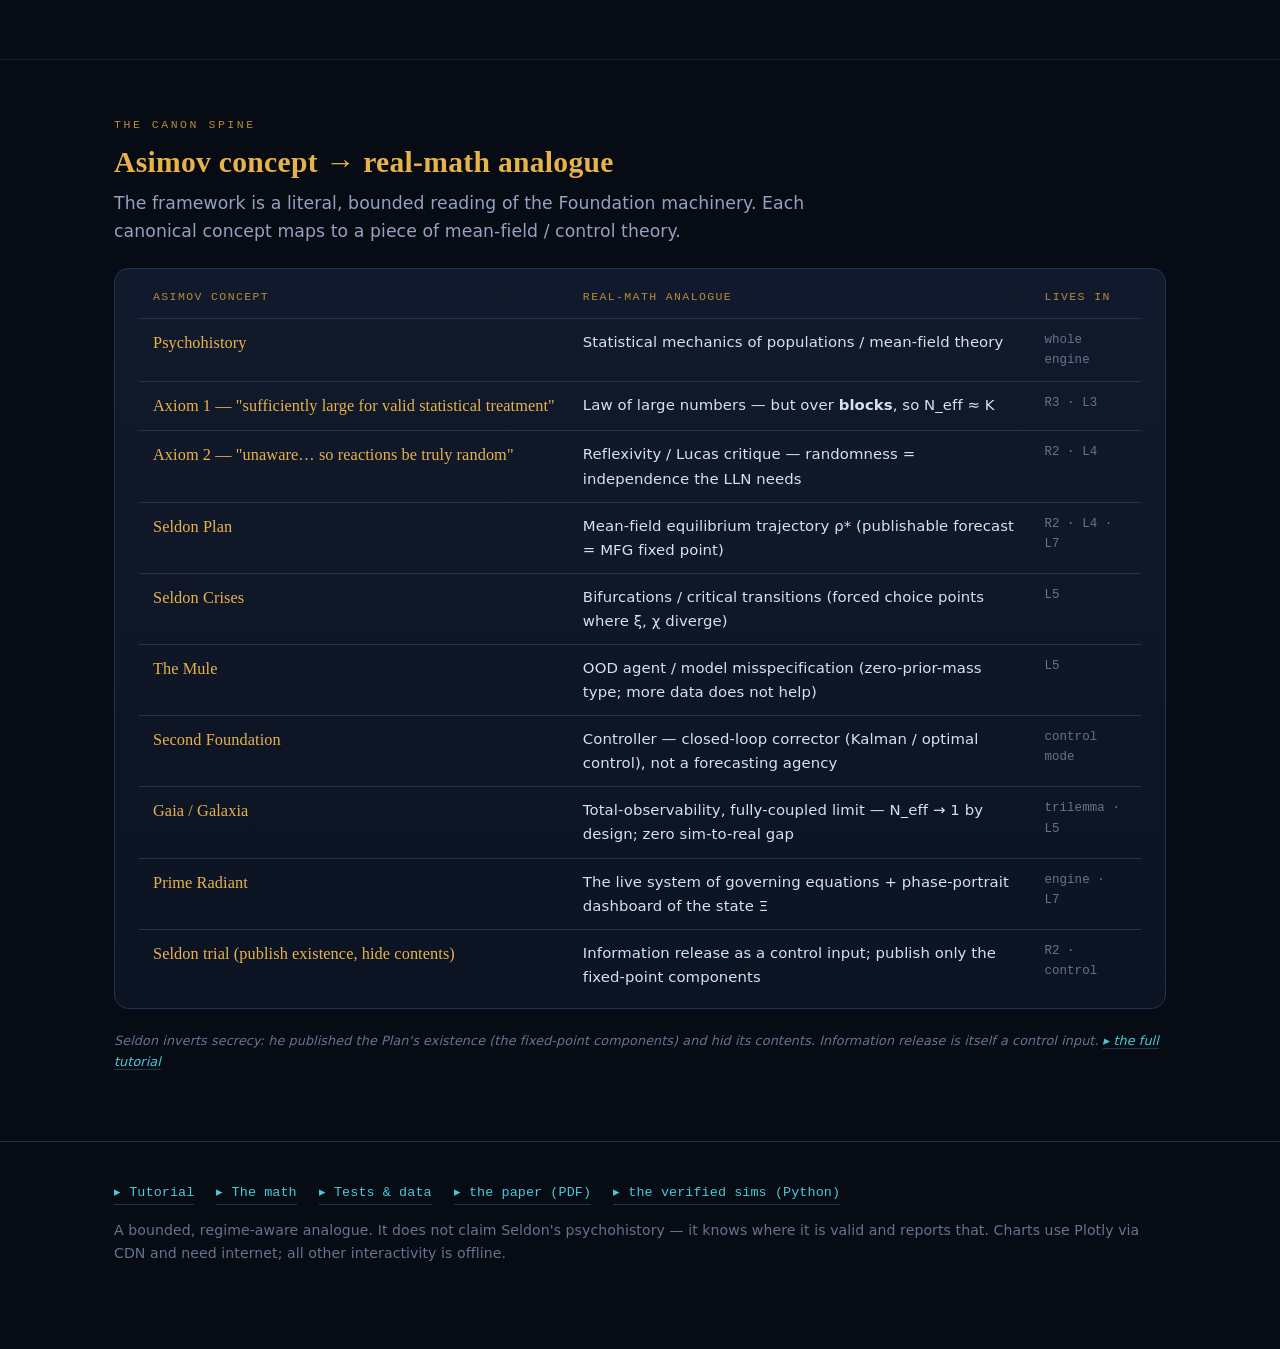
==== commit 3cfddb32: "Remove the falsificationist apparatus from the papers and the repo This is a theoretical position pa" ====
--- a/site/index.html
+++ b/site/index.html
@@ -61,9 +61,9 @@
       <a class="hub-card" href="tests.html">
         <div class="hub-eyebrow">03 · Test it</div>
         <h3>Tests &amp; data</h3>
-        <p>The empirical program: pre-registered falsifiers run against Reddit, Wikipedia and GitHub. The criticality gear's prediction was reported as sealing on fresh data; we <b style="color:var(--red)">retracted that pass</b> after measuring its null. All four powered claims now deflate. Every verdict with its real numbers, including the one we withdrew.</p>
+        <p>The empirical program, run against Reddit, Wikipedia and GitHub. The structural gear carries; all four powered dynamical claims deflate — the split the theory predicts. Every verdict with its real numbers and figure.</p>
         <div class="hub-go">See what the data says ▸</div>
-        <div class="hub-meta"><span>N<sub>eff</sub> collapse RETRACTED</span><span>p=1.7e-7 withdrawn</span><span>frozen thresholds</span></div>
+        <div class="hub-meta"><span>N<sub>eff</sub> collapse OPEN</span><span>4 powered runs</span><span>3 platforms</span></div>
       </a>
       <a class="hub-card" href="steering.html">
         <div class="hub-eyebrow">04 · Act on it</div>
@@ -77,7 +77,7 @@
         <h3>The paper (PDF)</h3>
         <p>The full manuscript, 79 pages: the framework, the modern instantiation as a distributed Multivac, the governance trilemma, and the complete first empirical contact. The site is the paper made interactive.</p>
         <div class="hub-go">Open the PDF ▸</div>
-        <div class="hub-meta"><span>79 pp</span><span>compiles clean</span><span>honesty rails</span></div>
+        <div class="hub-meta"><span>79 pp</span><span>compiles clean</span><span>scope rails</span></div>
       </a>
     </div>
   </div>
--- a/site/styles.css
+++ b/site/styles.css
@@ -468,7 +468,7 @@
 .method-rail ul { margin: 6px 0 0; padding-left: 1.1em; }
 .method-rail li { color: var(--ink-dim); margin-bottom: 6px; }
 
-/* ---- falsifier scorecard ---- */
+/* ---- test scorecard ---- */
 .scorecard td:first-child { font-family: var(--mono); font-size:.8rem; color: var(--gold); white-space:nowrap; }
 .scorecard .sc-pass        { color: var(--green); font-weight:600; }
 .scorecard .sc-partial     { color: var(--amber-warn); font-weight:600; }
@@ -493,8 +493,3 @@
 .kv { display:grid; grid-template-columns: max-content 1fr; gap: 6px 18px; font-size:.9rem; margin: 8px 0; }
 .kv dt { color: var(--gold-dim); font-family: var(--mono); font-size:.78rem; }
 .kv dd { margin:0; color: var(--ink-dim); }
-
-/* published-result correction notice (see validation/neff_v4/P0_AUDIT.md) */
-.correction-note { border-left: 3px solid var(--amber-warn); background: rgba(232,161,74,.07);
-  padding: 12px 16px; border-radius: 0 8px 8px 0; margin: 14px 0; font-size: .92em; }
-.correction-note b { color: var(--amber-warn); }
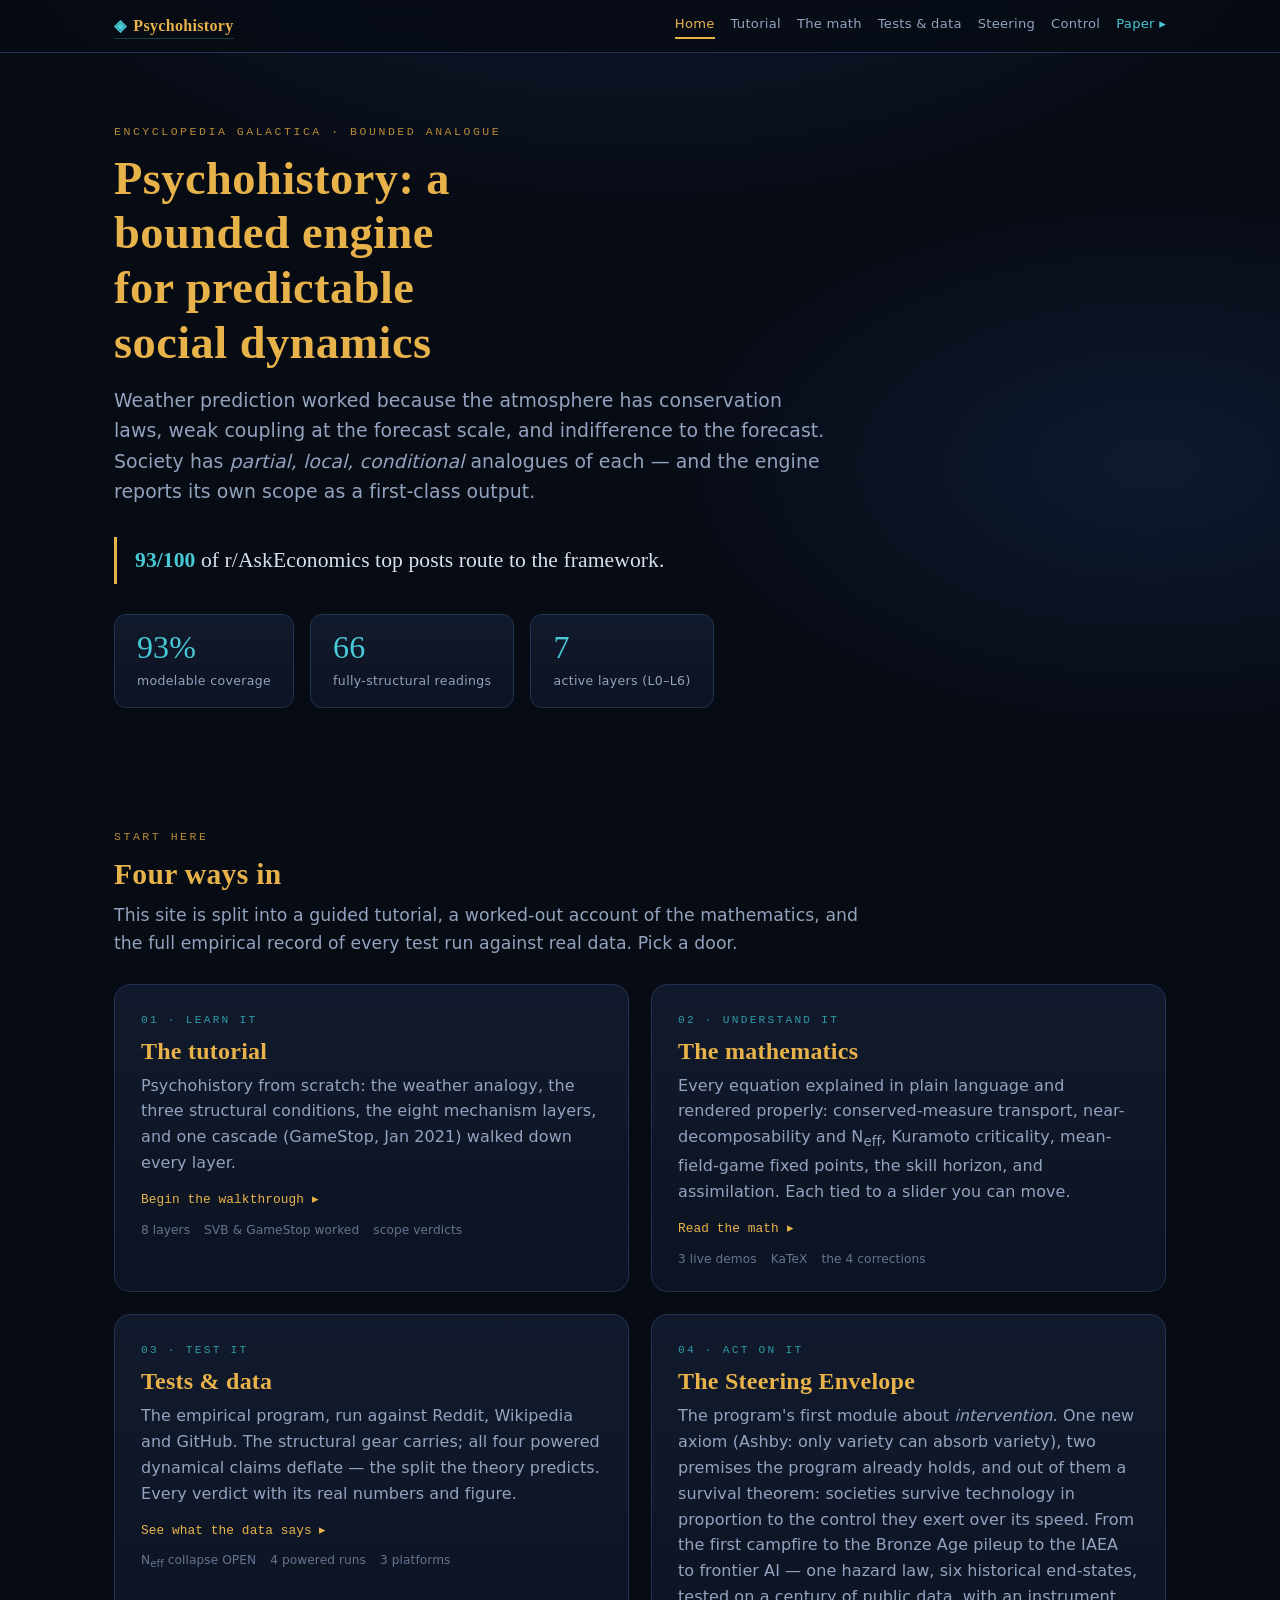
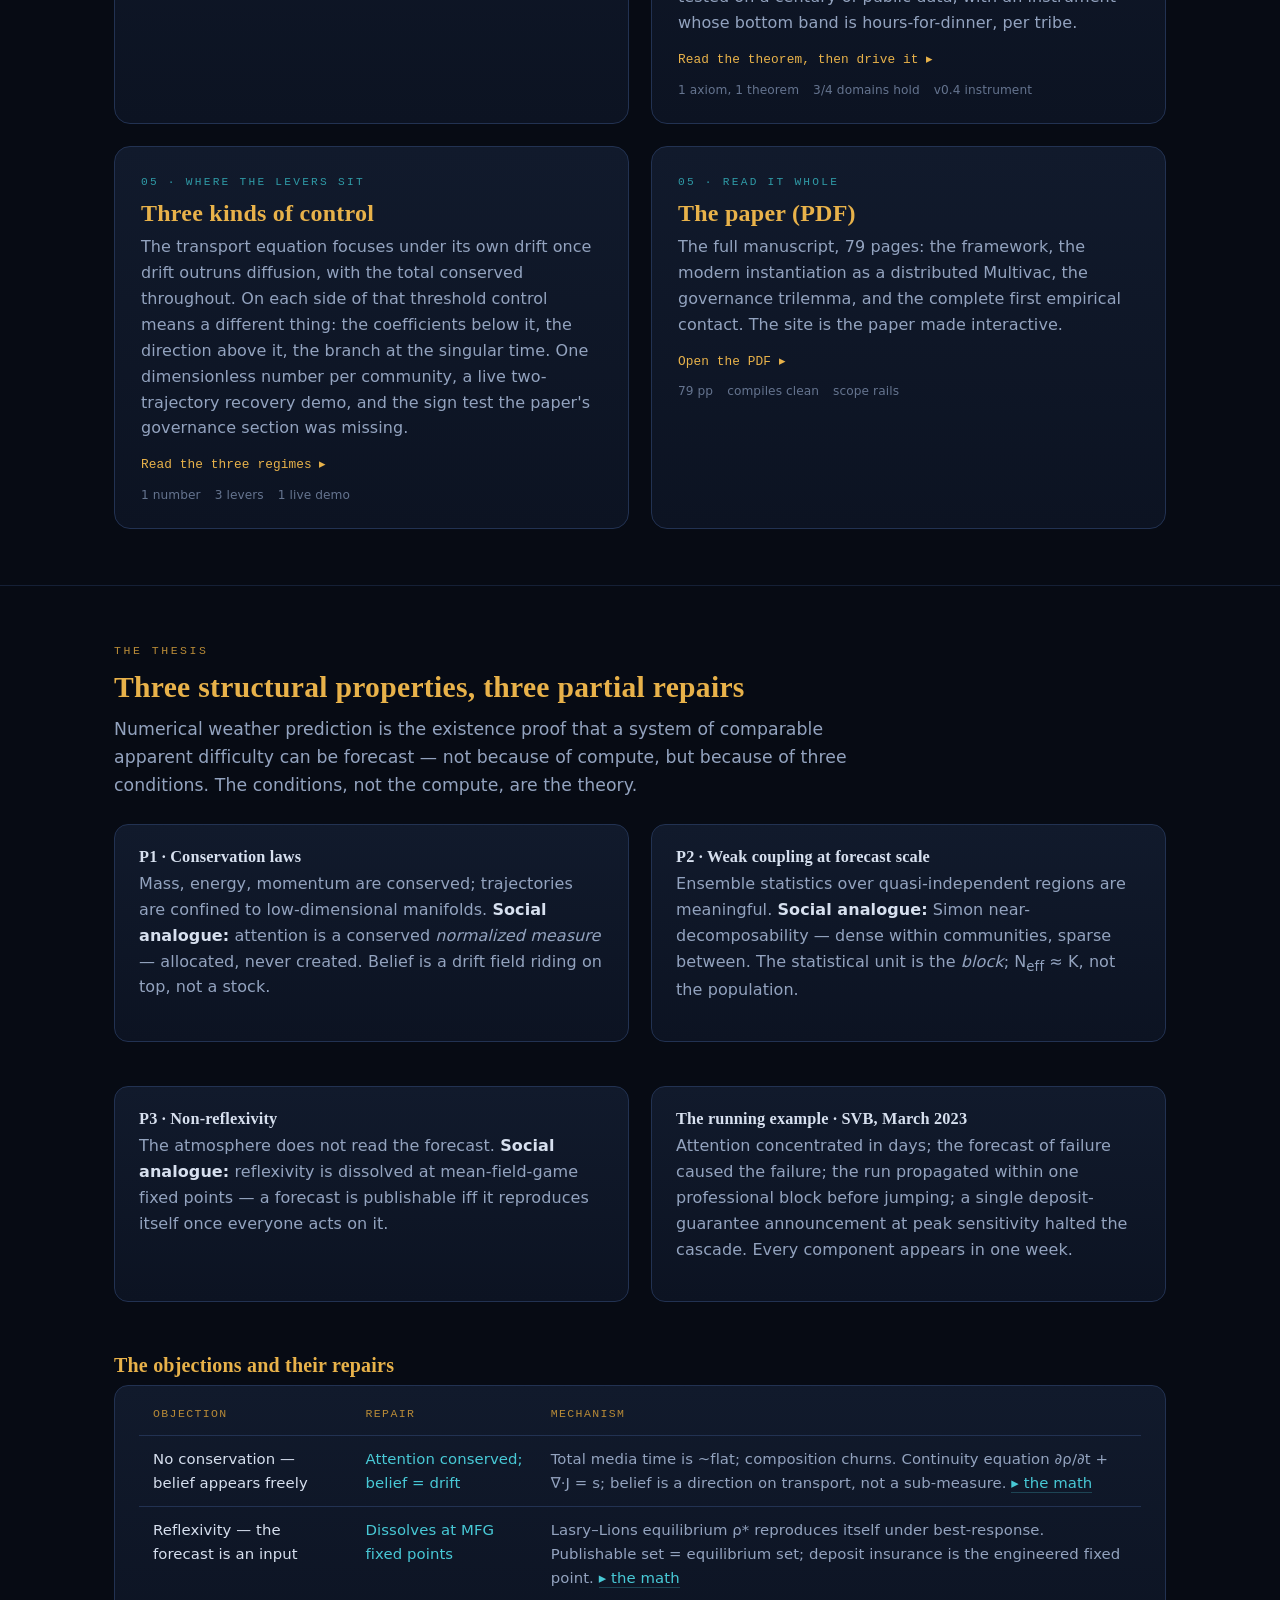
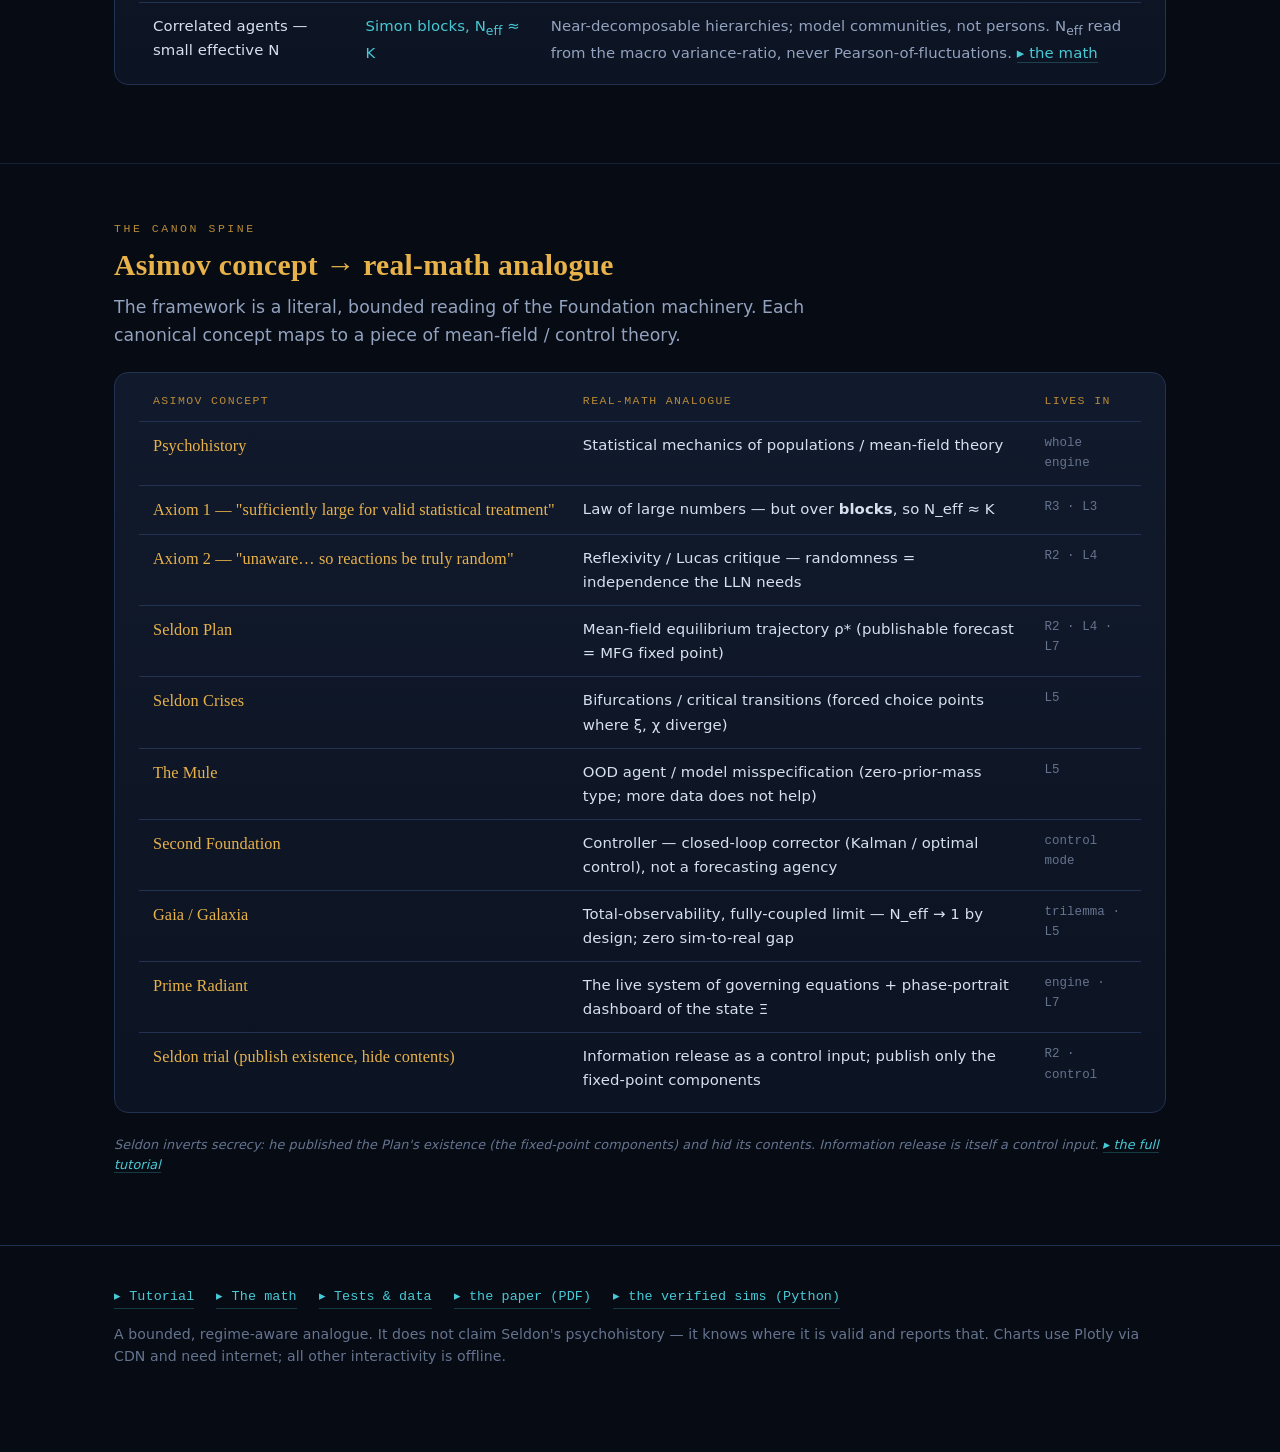
==== commit 1e2834f2: "Site: a Control page for the three regimes of the focusing equation Below threshold a push on the st" ====
--- a/site/index.html
+++ b/site/index.html
@@ -20,6 +20,7 @@
       <a href="math.html">The math</a>
       <a href="tests.html">Tests &amp; data</a>
       <a href="steering.html">Steering</a>
+      <a href="control.html">Control</a>
       <a class="pdf" href="../psychohistory.pdf">Paper ▸</a>
     </span>
   </div>
@@ -71,6 +72,13 @@
         <p>The program's first module about <em>intervention</em>. One new axiom (Ashby: only variety can absorb variety), two premises the program already holds, and out of them a survival theorem: societies survive technology in proportion to the control they exert over its speed. From the first campfire to the Bronze Age pileup to the IAEA to frontier AI — one hazard law, six historical end-states, tested on a century of public data, with an instrument whose bottom band is hours-for-dinner, per tribe.</p>
         <div class="hub-go">Read the theorem, then drive it ▸</div>
         <div class="hub-meta"><span>1 axiom, 1 theorem</span><span>3/4 domains hold</span><span>v0.4 instrument</span></div>
+      </a>
+      <a class="hub-card" href="control.html">
+        <div class="hub-eyebrow">05 · Where the levers sit</div>
+        <h3>Three kinds of control</h3>
+        <p>The transport equation focuses under its own drift once drift outruns diffusion, with the total conserved throughout. On each side of that threshold control means a different thing: the coefficients below it, the direction above it, the branch at the singular time. One dimensionless number per community, a live two-trajectory recovery demo, and the sign test the paper's governance section was missing.</p>
+        <div class="hub-go">Read the three regimes ▸</div>
+        <div class="hub-meta"><span>1 number</span><span>3 levers</span><span>1 live demo</span></div>
       </a>
       <a class="hub-card" href="../psychohistory.pdf">
         <div class="hub-eyebrow">05 · Read it whole</div>
